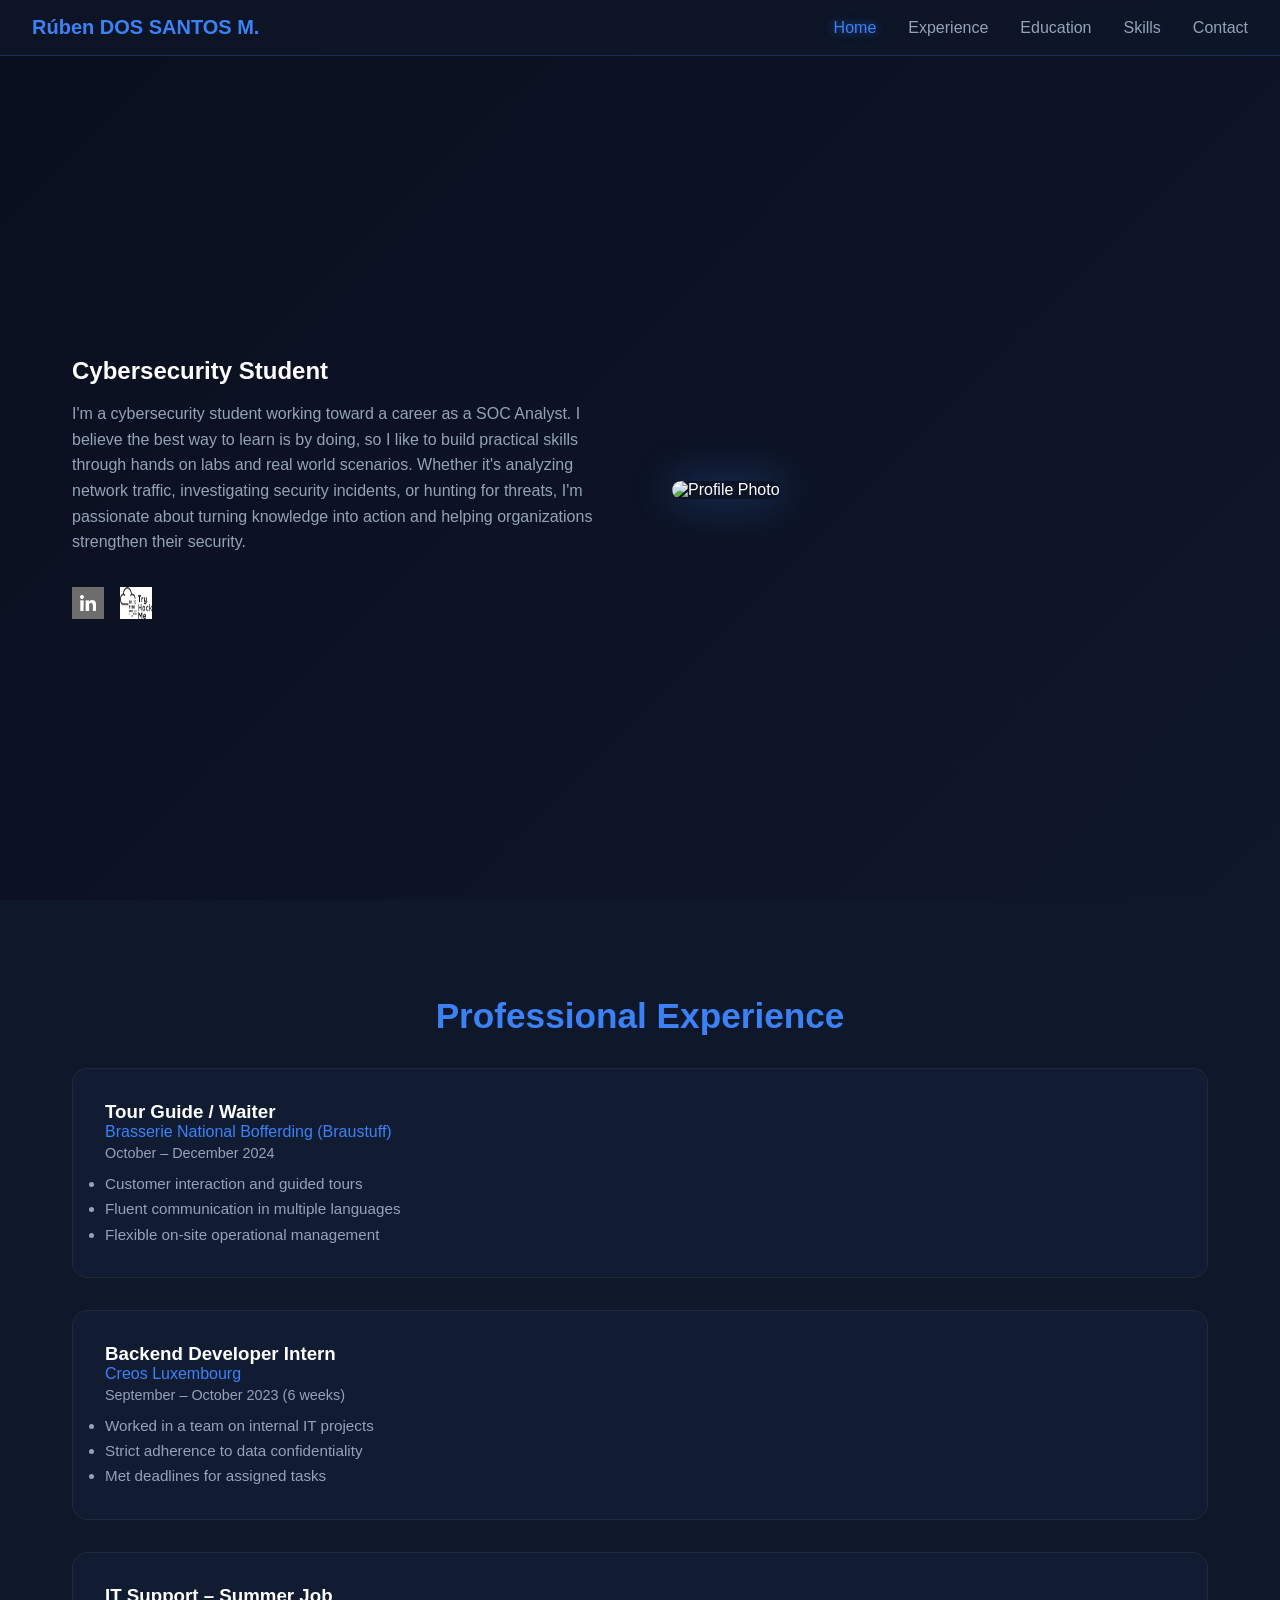
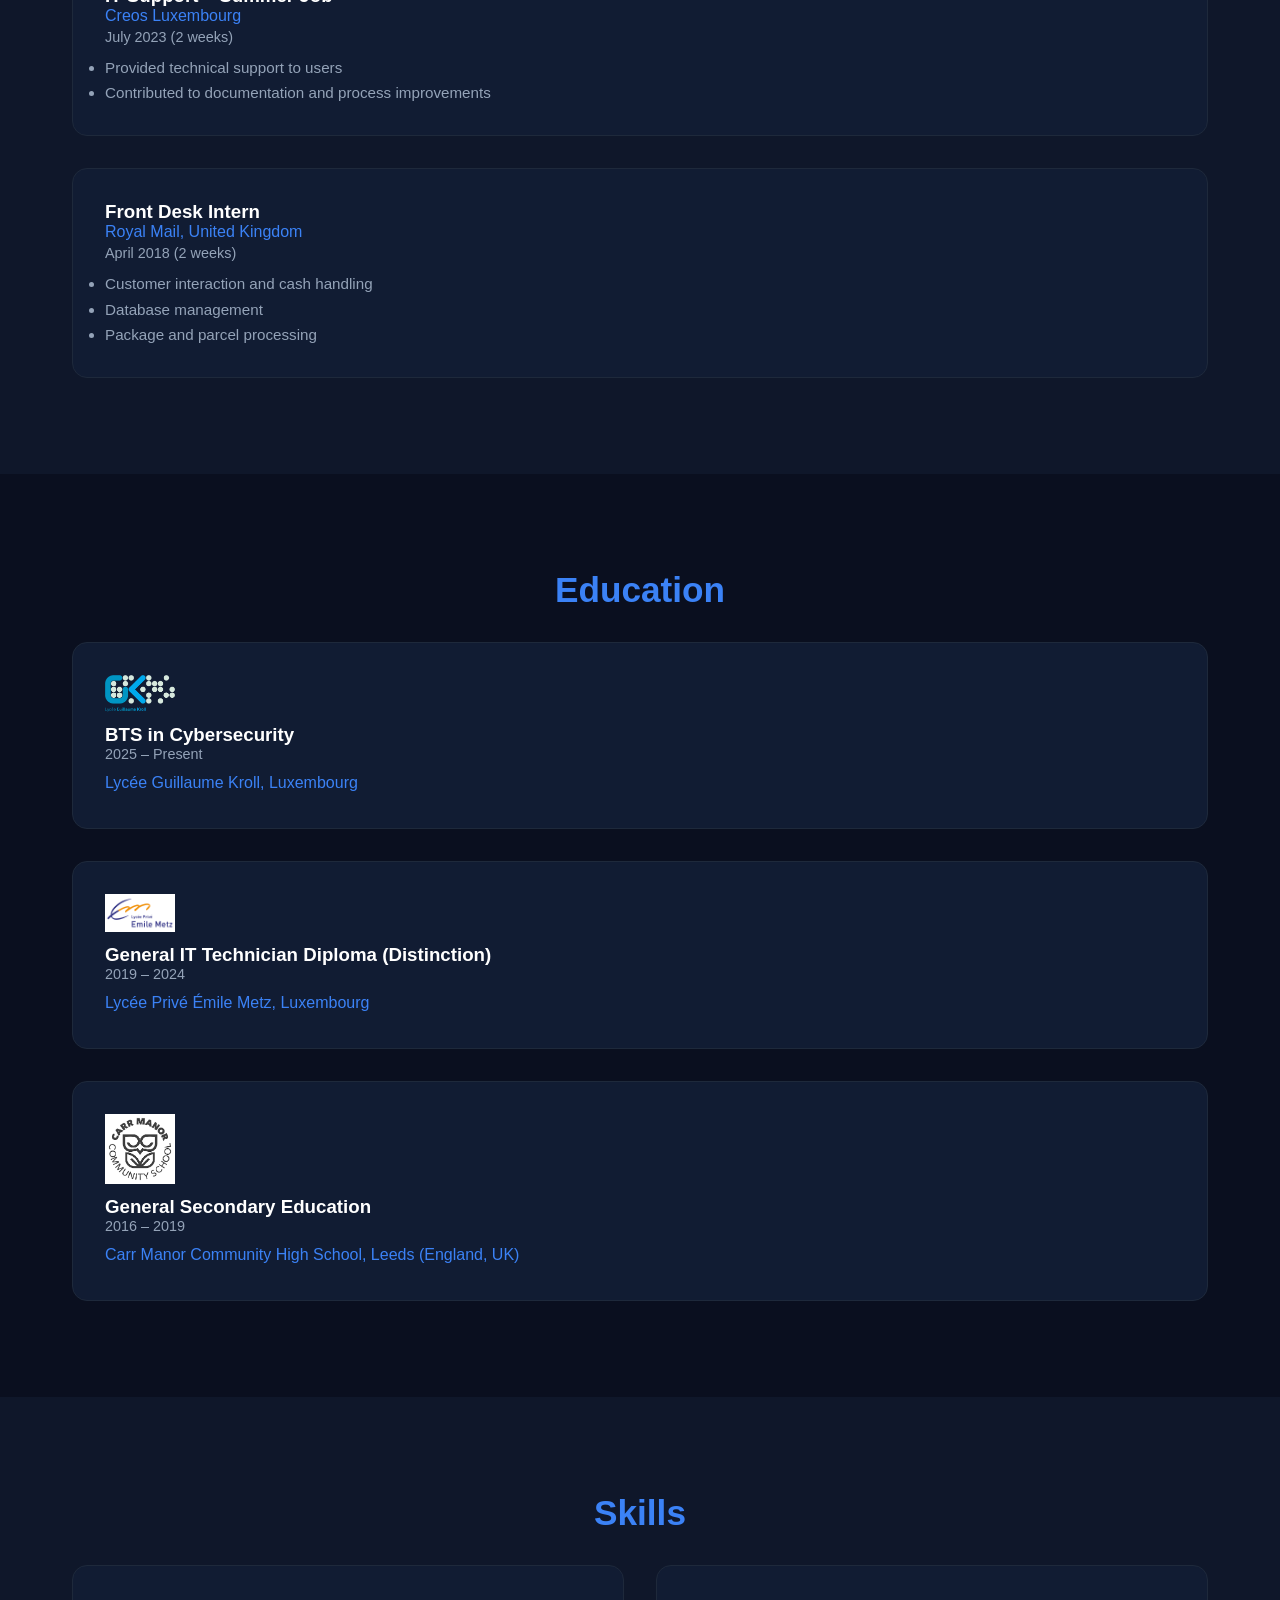
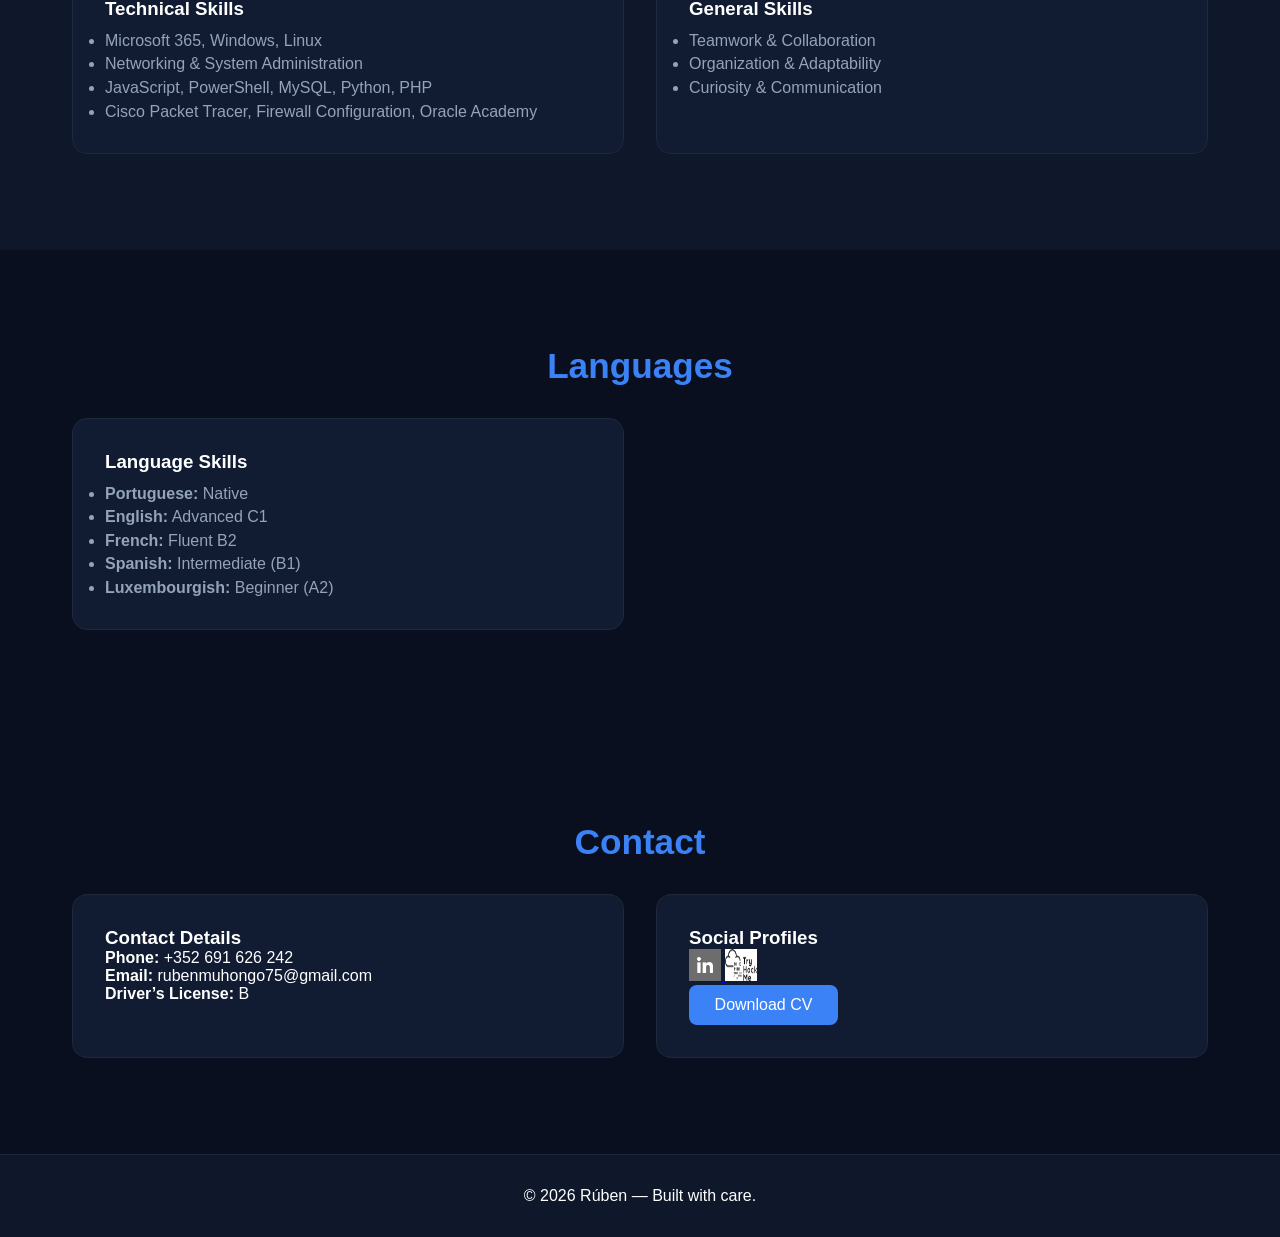
==== index.html @ 952b567d "Update index.html" ====
<!DOCTYPE html>
<html lang="en">
<head>
    <meta charset="UTF-8" />
    <meta name="viewport" content="width=device-width, initial-scale=1.0" />
    <title>Rúben DOS SANTOS M. – Cybersecurity Student</title>
    <link rel="stylesheet" href="styles.css" />
</head>

<body>
    <!-- NAVIGATION -->
    <nav class="navbar">
        <div class="nav-container">
            <h2 class="logo">Rúben DOS SANTOS M.</h2>

            <div class="hamburger">
                <span></span>
                <span></span>
                <span></span>
            </div>

            <ul class="nav-menu">
                <li><a href="#top" class="active">Home</a></li>
                <li><a href="#experience">Experience</a></li>
                <li><a href="#education">Education</a></li>
                <li><a href="#skills">Skills</a></li>
                <li><a href="#contact">Contact</a></li>
            </ul>
        </div>
    </nav>

    <!-- HERO SECTION -->
    <section id="top" class="hero">
        <div class="container">
            <div class="hero-content">
                <div class="hero-text">
                    <h2>Cybersecurity Student</h2>
                    <p class="hero-description">
                        I'm a cybersecurity student working toward a career as a SOC Analyst.
                        I believe the best way to learn is by doing, so I like to build practical skills
                        through hands on labs and real world scenarios. Whether it's analyzing network traffic,
                        investigating security incidents, or hunting for threats, I'm passionate about turning 
                        knowledge into action and helping organizations strengthen their security.
                    </p>

             

                    <div class="social-icons" style="margin-top: 2rem; display: flex; gap: 1rem;">
                        <a href="https://www.linkedin.com/in/ruben-dos-santos-muhongo-2b7385323/">
                            <img src="./linkedin.png" class="social-logo" alt="LinkedIn" />
                        </a>
                        <a href="https://tryhackme.com/p/rubenmuhongo75">
                            <img src="./tryHackMe.png" class="social-logo" alt="TryHackMe" />
                        </a>
                    </div>
                </div>

                <div class="hero-image">
                    <img src="./professional-shot.jpg" alt="Profile Photo" class="hero-photo" />
                </div>
            </div>
        </div>
    </section>

    <!-- EXPERIENCE -->
    <section id="experience" class="section section-alt">
        <div class="container">
            <h2 class="section-title">Professional Experience</h2>

            <div class="timeline">
                <!-- Bofferding -->
                <div class="timeline-item">
                    <div class="card">
                        <h3>Tour Guide / Waiter</h3>
                        <p class="company">Brasserie National Bofferding (Braustuff)</p>
                        <p class="date">October – December 2024</p>
                        <ul class="experience-list">
                            <li>Customer interaction and guided tours</li>
                            <li>Fluent communication in multiple languages</li>
                            <li>Flexible on-site operational management</li>
                        </ul>
                    </div>
                </div>

                <!-- Creos Backend -->
                <div class="timeline-item">
                    <div class="card">
                        <h3>Backend Developer Intern</h3>
                        <p class="company">Creos Luxembourg</p>
                        <p class="date">September – October 2023 (6 weeks)</p>
                        <ul class="experience-list">
                            <li>Worked in a team on internal IT projects</li>
                            <li>Strict adherence to data confidentiality</li>
                            <li>Met deadlines for assigned tasks</li>
                        </ul>
                    </div>
                </div>

                <!-- Creos IT Support -->
                <div class="timeline-item">
                    <div class="card">
                        <h3>IT Support – Summer Job</h3>
                        <p class="company">Creos Luxembourg</p>
                        <p class="date">July 2023 (2 weeks)</p>
                        <ul class="experience-list">
                            <li>Provided technical support to users</li>
                            <li>Contributed to documentation and process improvements</li>
                        </ul>
                    </div>
                </div>

                <!-- Royal Mail -->
                <div class="timeline-item">
                    <div class="card">
                        <h3>Front Desk Intern</h3>
                        <p class="company">Royal Mail, United Kingdom</p>
                        <p class="date">April 2018 (2 weeks)</p>
                        <ul class="experience-list">
                            <li>Customer interaction and cash handling</li>
                            <li>Database management</li>
                            <li>Package and parcel processing</li>
                        </ul>
                    </div>
                </div>
            </div>
        </div>
    </section>

    <!-- EDUCATION -->
    <section id="education" class="section">
        <div class="container">
            <h2 class="section-title">Education</h2>

            <div class="timeline">
                <!-- BTS -->
                <div class="timeline-item">
                    <div class="card">
                        <img src="./lgk.webp" alt="LGK Logo" class="school-logo" />
                        <h3>BTS in Cybersecurity</h3>
                        <p class="date">2025 – Present</p>
                        <p class="company">Lycée Guillaume Kroll, Luxembourg</p>
                    </div>
                </div>

                <!-- IT Diploma -->
                <div class="timeline-item">
                    <div class="card">
                        <img src="./lpem.png" alt="LPEM Logo" class="school-logo" />
                        <h3>General IT Technician Diploma (Distinction)</h3>
                        <p class="date">2019 – 2024</p>
                        <p class="company">Lycée Privé Émile Metz, Luxembourg</p>
                    </div>
                </div>

                <!-- Carr Manor -->
                <div class="timeline-item">
                    <div class="card">
                         <img src="./carrManor.png" alt="carrManor Logo" class="school-logo" />
                        <h3>General Secondary Education</h3>
                        <p class="date">2016 – 2019</p>
                        <p class="company">Carr Manor Community High School, Leeds (England, UK)</p>
                    </div>
                </div>
            </div>
        </div>
    </section>

    <!-- SKILLS -->
   <section id="skills" class="section section-alt">
    <div class="container">
        <h2 class="section-title">Skills</h2>

        <div class="skills-grid">
            <div class="skill-card">
                <h3>Technical Skills</h3>
                <ul>
                    <li>Microsoft 365, Windows, Linux</li>
                    <li>Networking & System Administration</li>
                    <li>JavaScript, PowerShell, MySQL, Python, PHP</li>
                    <li>Cisco Packet Tracer, Firewall Configuration, Oracle Academy</li>
                </ul>
            </div>

            <div class="skill-card">
                <h3>General Skills</h3>
                <ul>
                    <li>Teamwork & Collaboration</li>
                    <li>Organization & Adaptability</li>
                    <li>Curiosity & Communication</li>
                </ul>
            </div>
        </div>
    </div>
</section>

<!-- LANGUAGES -->
<section id="languages" class="section">
    <div class="container">
        <h2 class="section-title">Languages</h2>

        <div class="skills-grid">
            <div class="skill-card">
                <h3>Language Skills</h3>
                <ul>
                    <li><strong>Portuguese:</strong> Native</li>
                    <li><strong>English:</strong> Advanced C1</li>
                    <li><strong>French:</strong> Fluent B2</li>
                    <li><strong>Spanish:</strong> Intermediate (B1)</li>
                    <li><strong>Luxembourgish:</strong> Beginner (A2)</li>
                </ul>
            </div>
        </div>
    </div>
</section>

    <!-- CONTACT -->
    <section id="contact" class="section">
        <div class="container">
            <h2 class="section-title">Contact</h2>
            <div class="contact-grid">
                <div class="contact-card">
                    <h3>Contact Details</h3>
                    <p><strong>Phone:</strong> +352 691 626 242</p>
                    <p><strong>Email:</strong> rubenmuhongo75@gmail.com</p>
                    <p><strong>Driver’s License:</strong> B</p>
                </div>

                <div class="contact-card">
                    <h3>Social Profiles</h3>
                    <div class="social-icons">
                        <a href="https://www.linkedin.com/in/ruben-dos-santos-muhongo-2b7385323/">
                            <img src="./linkedin.png" class="social-logo" alt="LinkedIn" />
                        </a>
                        <a href="https://tryhackme.com/p/rubenmuhongo75"/>
                            <img src="./tryHackMe.png" class="social-logo" alt="TryHackMe" />
                              <div style="margin-top: 0rem; display: flex; gap: 0rem;">
                        <a href="cvFR2026.pdf" target="_blank" class="btn">Download CV</a>
                    </div>
                        </a>
                    </div>
                </div>
            </div>
        </div>
    </section>

    <footer>
        <p>© 2026 Rúben — Built with care.</p>
    </footer>

    <script src="script.js"></script>
</body>
</html>
---- styles.css ----
/* RESET */
* {
    margin: 0;
    padding: 0;
    box-sizing: border-box;
}

/* THEME */
:root {
    --primary-bg: #0a0f1f;
    --secondary-bg: #0f172a;
    --card-bg: #111c33;

    --accent-color: #3b82f6;
    --accent-hover: #60a5fa;

    --text-primary: #ffffff;
    --text-secondary: #94a3b8;

    --border-color: #1e293b;
}

html { scroll-behavior: smooth; }

body {
    font-family: -apple-system, BlinkMacSystemFont, "Segoe UI", Roboto, Arial;
    background: var(--primary-bg);
    color: var(--text-primary);
}

/* CONTAINER */
.container {
    max-width: 1200px;
    margin: auto;
    padding: 0 2rem;
}

/* NAVBAR */
.navbar {
    position: fixed;
    width: 100%;
    background: rgba(15, 23, 42, 0.7);
    backdrop-filter: blur(14px);
    border-bottom: 1px solid rgba(59, 130, 246, 0.25);
    z-index: 1000;
}

.nav-container {
    display: flex;
    justify-content: space-between;
    align-items: center;
    padding: 1rem 2rem;
}

.logo {
    font-size: 1.25rem;
    color: var(--accent-color);
}

/* NAV MENU */
.nav-menu {
    list-style: none;
    display: flex;
    gap: 2rem;
}

.nav-menu li a {
    color: var(--text-secondary);
    text-decoration: none;
    transition: 0.3s;
}

.nav-menu li a:hover,
.nav-menu li a.active {
    color: var(--accent-color);
    text-shadow: 0 0 10px rgba(59, 130, 246, .7);
}

/* HAMBURGER */
.hamburger {
    display: none;
    flex-direction: column;
    cursor: pointer;
    gap: 5px;
}

.hamburger span {
    display: block;
    height: 3px;
    width: 25px;
    background: var(--accent-color);
    border-radius: 3px;
    transition: 0.3s;
}

/* Hamburger animation */
.hamburger.active span:nth-child(1) {
    transform: rotate(45deg) translate(5px, 5px);
}

.hamburger.active span:nth-child(2) {
    opacity: 0;
}

.hamburger.active span:nth-child(3) {
    transform: rotate(-45deg) translate(6px, -6px);
}

/* HERO */
.hero {
    min-height: 100vh;
    display: flex;
    align-items: center;
    padding-top: 80px;
    background: linear-gradient(135deg, #0a0f1f, #0f172a);
}

.hero-content {
    display: grid;
    grid-template-columns: 1fr 1fr;
    gap: 4rem;
    align-items: center;
}

.hero-description {
    margin-top: 1rem;
    line-height: 1.6;
    color: var(--text-secondary);
}

/* PROFILE PHOTO */
.hero-photo {
    width: 100%;
    max-width: 350px;
    border-radius: 20px;
    box-shadow: 0 0 40px rgba(59, 130, 246, .4);
}

/* SOCIAL LOGOS */
.social-logo {
    width: 32px;
    height: 32px;
    filter: grayscale(100%);
    transition: 0.25s ease;
}

.social-logo:hover {
    filter: grayscale(0%);
    transform: scale(1.15);
}

/* SECTION */
.section {
    padding: 6rem 0;
}

.section-alt {
    background: var(--secondary-bg);
}

.section-title {
    text-align: center;
    color: var(--accent-color);
    font-size: 2.2rem;
    margin-bottom: 2rem;
}

/* TIMELINE */
.timeline {
    display: grid;
    gap: 2rem;
}

/* CARDS */
.card,
.skill-card,
.contact-card {
    background: var(--card-bg);
    border: 1px solid var(--border-color);
    padding: 2rem;
    border-radius: 15px;
    transition: 0.3s;
}

.card:hover {
    transform: translateY(-6px);
    box-shadow: 0 0 40px rgba(59, 130, 246, .3);
}

/* COMPANY */
.company {
    color: var(--accent-color);
    font-weight: 500;
    margin-bottom: 0.25rem;
}

/* DATE */
.date {
    color: var(--text-secondary);
    font-size: .9rem;
    margin-bottom: .75rem;
}

/* EXPERIENCE LIST */
.experience-list {
    margin-top: .5rem;
    display: flex;
    flex-direction: column;
    gap: .25rem;
}

.experience-list li {
    color: var(--text-secondary);
    font-size: .95rem;
    line-height: 1.4;
}

/* EDUCATION LOGOS */
.school-logo {
    width: 70px;
    margin-bottom: 0.75rem;
    display: block;
}

/* SKILLS */
.skills-grid {
    display: grid;
    grid-template-columns: 1fr 1fr;
    gap: 2rem;
}

.skill-card ul {
    margin-top: .75rem;
    display: flex;
    flex-direction: column;
    gap: .35rem;
    color: var(--text-secondary);
}

/* CONTACT */
.contact-grid {
    display: grid;
    grid-template-columns: 1fr 1fr;
    gap: 2rem;
}

/* BUTTON */
.btn {
    background: var(--accent-color);
    color: white;
    padding: .7rem 1.6rem;
    border-radius: 8px;
    text-decoration: none;
    transition: .3s;
}

.btn:hover {
    background: var(--accent-hover);
}

/* FOOTER */
footer {
    background: var(--secondary-bg);
    text-align: center;
    padding: 2rem;
    border-top: 1px solid var(--border-color);
}

/* RESPONSIVE MOBILE */
@media (max-width: 768px) {
    .hamburger { display: flex; }
    
    .nav-menu {
        position: fixed;
        top: 0;
        right: -250px;
        width: 250px;
        height: 100vh;
        background: var(--secondary-bg);
        flex-direction: column;
        padding-top: 5rem;
        gap: 1.2rem;
        transition: right 0.3s ease-in-out;
        z-index: 999;
    }

    .nav-menu.active { right: 0; }

    .hero-content {
        grid-template-columns: 1fr;
        text-align: center;
        gap: 2rem;
    }

    .skills-grid,
    .contact-grid {
        grid-template-columns: 1fr;
    }
}
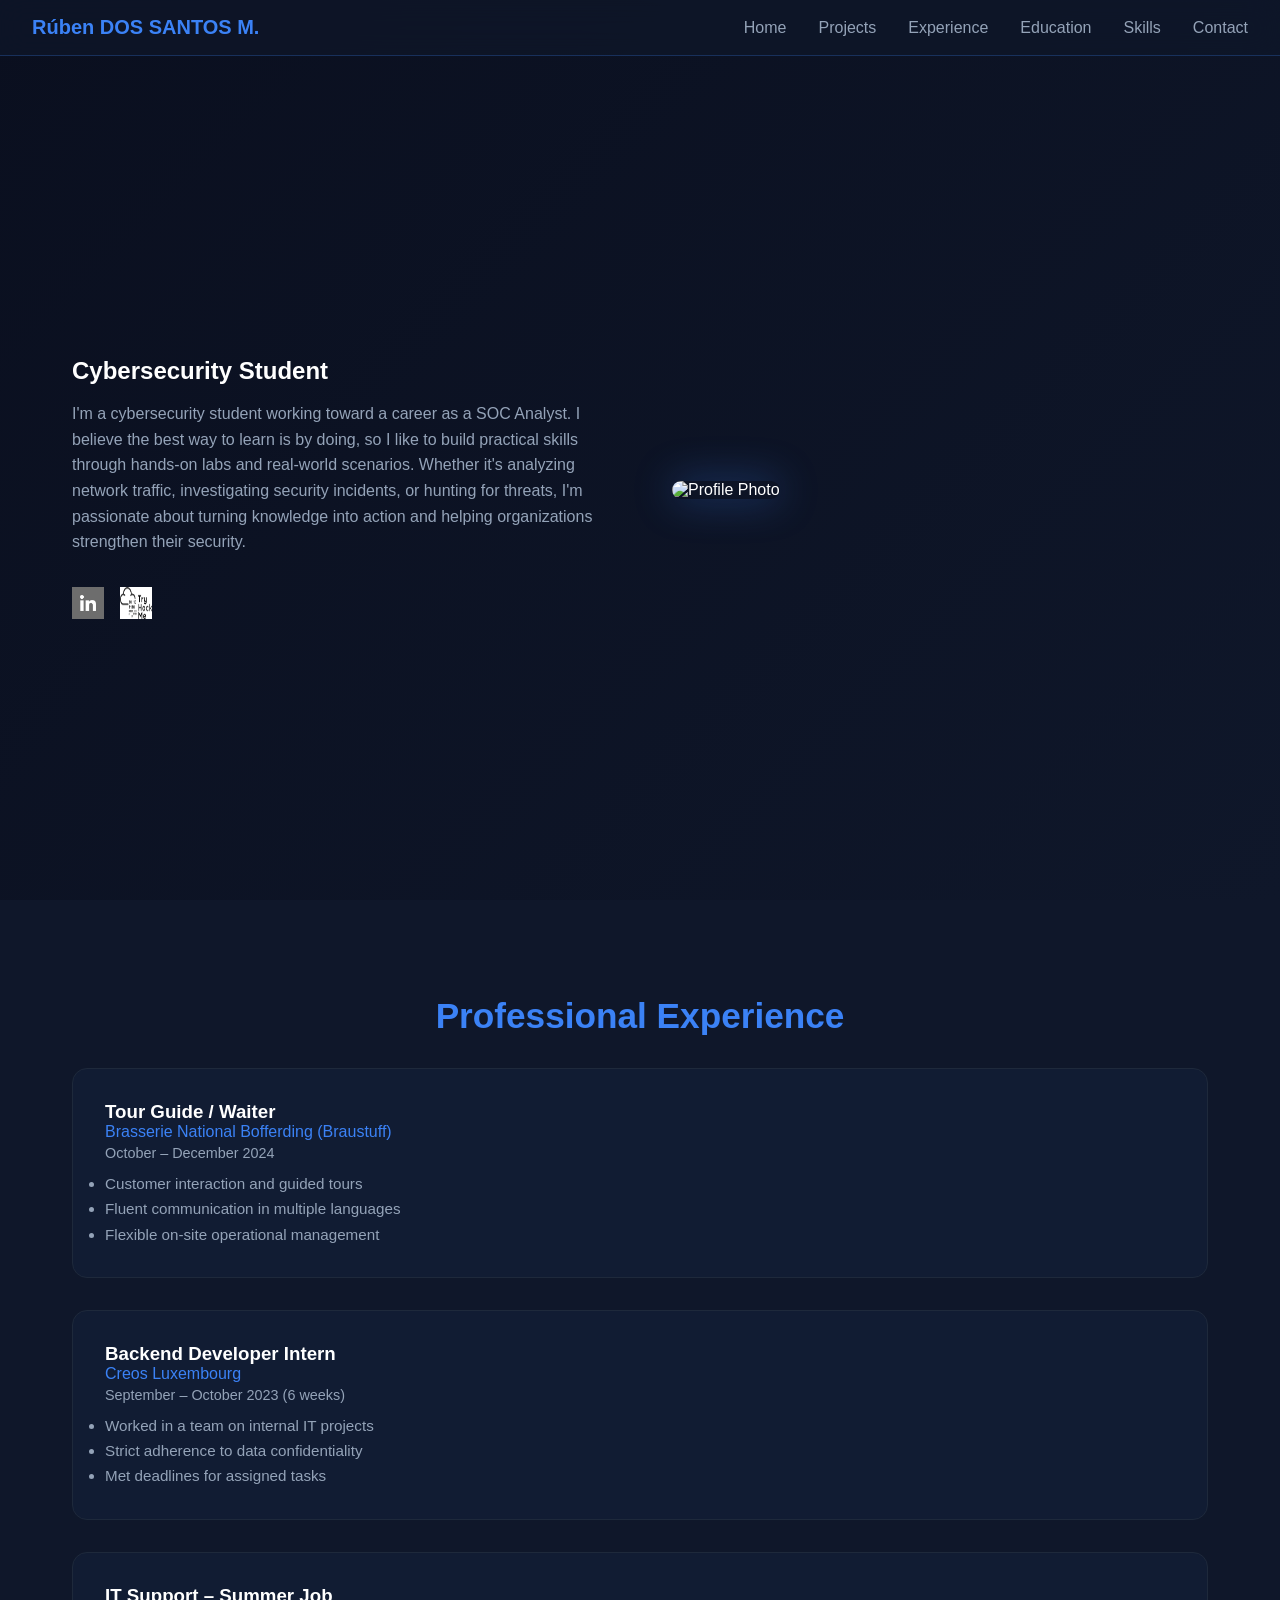
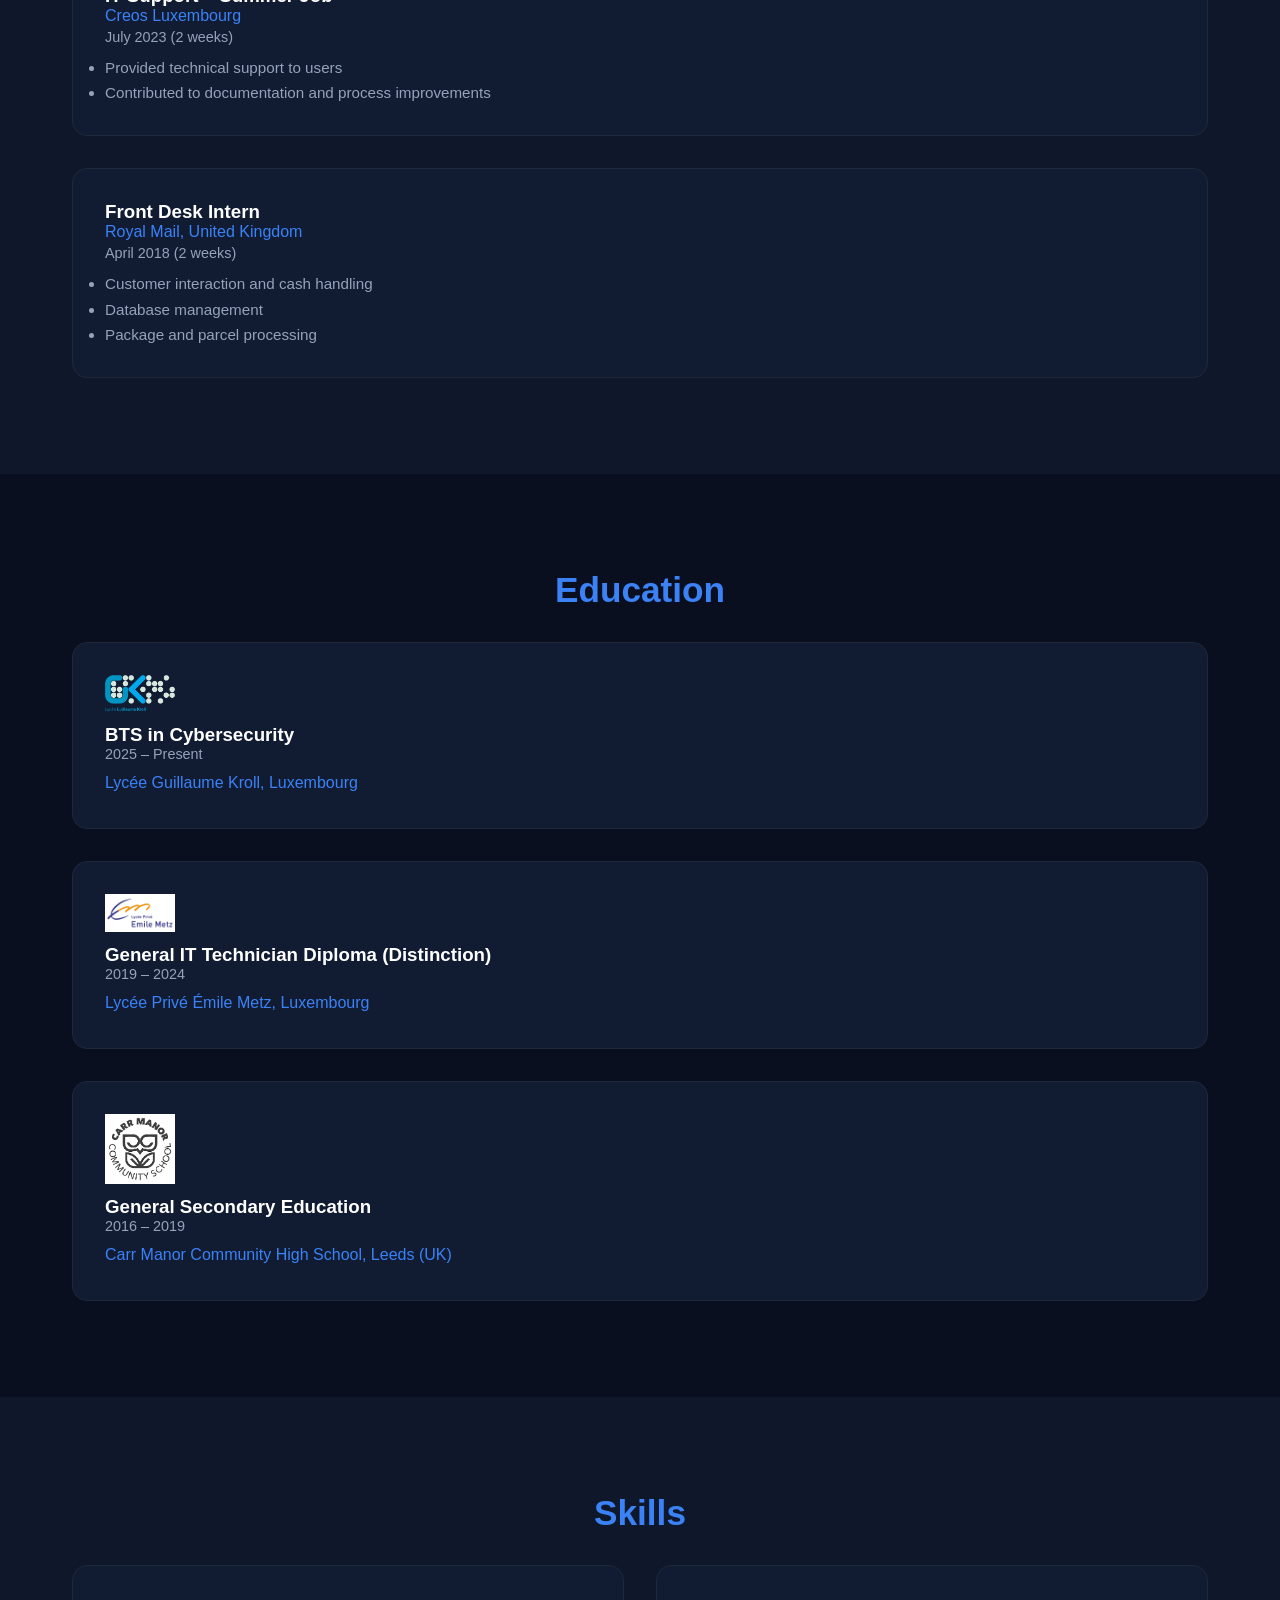
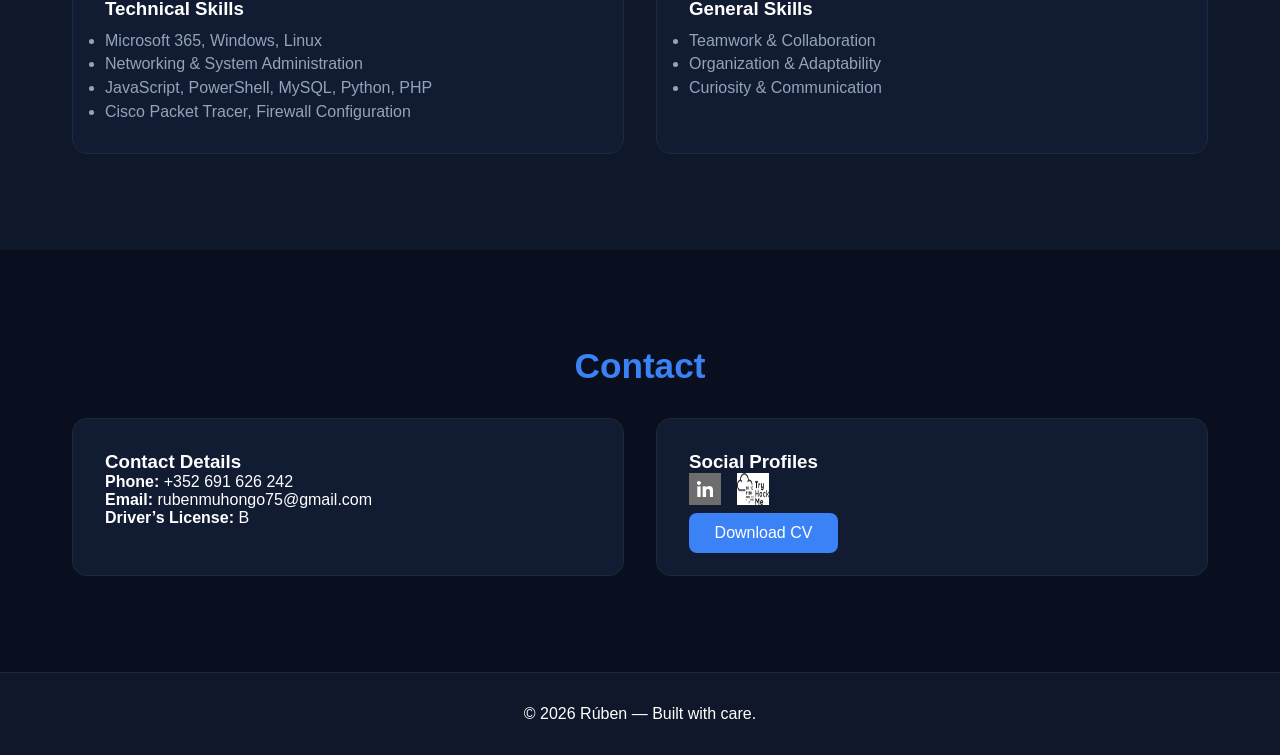
==== commit ecab200f: "Update index.html" ====
--- a/index.html
+++ b/index.html
@@ -20,7 +20,8 @@
             </div>
 
             <ul class="nav-menu">
-                <li><a href="#top" class="active">Home</a></li>
+                <li><a href="index.html" class="active">Home</a></li>
+                <li><a href="projects.html">Projects</a></li>
                 <li><a href="#experience">Experience</a></li>
                 <li><a href="#education">Education</a></li>
                 <li><a href="#skills">Skills</a></li>
@@ -38,18 +39,16 @@
                     <p class="hero-description">
                         I'm a cybersecurity student working toward a career as a SOC Analyst.
                         I believe the best way to learn is by doing, so I like to build practical skills
-                        through hands on labs and real world scenarios. Whether it's analyzing network traffic,
+                        through hands-on labs and real-world scenarios. Whether it's analyzing network traffic,
                         investigating security incidents, or hunting for threats, I'm passionate about turning 
                         knowledge into action and helping organizations strengthen their security.
                     </p>
 
-             
-
                     <div class="social-icons" style="margin-top: 2rem; display: flex; gap: 1rem;">
-                        <a href="https://www.linkedin.com/in/ruben-dos-santos-muhongo-2b7385323/">
+                        <a href="https://www.linkedin.com/in/ruben-dos-santos-muhongo-2b7385323/" target="_blank">
                             <img src="./linkedin.png" class="social-logo" alt="LinkedIn" />
                         </a>
-                        <a href="https://tryhackme.com/p/rubenmuhongo75">
+                        <a href="https://tryhackme.com/p/rubenmuhongo75" target="_blank">
                             <img src="./tryHackMe.png" class="social-logo" alt="TryHackMe" />
                         </a>
                     </div>
@@ -68,7 +67,6 @@
             <h2 class="section-title">Professional Experience</h2>
 
             <div class="timeline">
-                <!-- Bofferding -->
                 <div class="timeline-item">
                     <div class="card">
                         <h3>Tour Guide / Waiter</h3>
@@ -82,7 +80,6 @@
                     </div>
                 </div>
 
-                <!-- Creos Backend -->
                 <div class="timeline-item">
                     <div class="card">
                         <h3>Backend Developer Intern</h3>
@@ -96,7 +93,6 @@
                     </div>
                 </div>
 
-                <!-- Creos IT Support -->
                 <div class="timeline-item">
                     <div class="card">
                         <h3>IT Support – Summer Job</h3>
@@ -109,7 +105,6 @@
                     </div>
                 </div>
 
-                <!-- Royal Mail -->
                 <div class="timeline-item">
                     <div class="card">
                         <h3>Front Desk Intern</h3>
@@ -132,7 +127,6 @@
             <h2 class="section-title">Education</h2>
 
             <div class="timeline">
-                <!-- BTS -->
                 <div class="timeline-item">
                     <div class="card">
                         <img src="./lgk.webp" alt="LGK Logo" class="school-logo" />
@@ -142,7 +136,6 @@
                     </div>
                 </div>
 
-                <!-- IT Diploma -->
                 <div class="timeline-item">
                     <div class="card">
                         <img src="./lpem.png" alt="LPEM Logo" class="school-logo" />
@@ -152,13 +145,12 @@
                     </div>
                 </div>
 
-                <!-- Carr Manor -->
-                <div class="timeline-item">
-                    <div class="card">
-                         <img src="./carrManor.png" alt="carrManor Logo" class="school-logo" />
+                <div class="timeline-item">
+                    <div class="card">
+                        <img src="./carrManor.png" alt="Carr Manor Logo" class="school-logo" />
                         <h3>General Secondary Education</h3>
                         <p class="date">2016 – 2019</p>
-                        <p class="company">Carr Manor Community High School, Leeds (England, UK)</p>
+                        <p class="company">Carr Manor Community High School, Leeds (UK)</p>
                     </div>
                 </div>
             </div>
@@ -166,57 +158,38 @@
     </section>
 
     <!-- SKILLS -->
-   <section id="skills" class="section section-alt">
-    <div class="container">
-        <h2 class="section-title">Skills</h2>
-
-        <div class="skills-grid">
-            <div class="skill-card">
-                <h3>Technical Skills</h3>
-                <ul>
-                    <li>Microsoft 365, Windows, Linux</li>
-                    <li>Networking & System Administration</li>
-                    <li>JavaScript, PowerShell, MySQL, Python, PHP</li>
-                    <li>Cisco Packet Tracer, Firewall Configuration, Oracle Academy</li>
-                </ul>
-            </div>
-
-            <div class="skill-card">
-                <h3>General Skills</h3>
-                <ul>
-                    <li>Teamwork & Collaboration</li>
-                    <li>Organization & Adaptability</li>
-                    <li>Curiosity & Communication</li>
-                </ul>
-            </div>
-        </div>
-    </div>
-</section>
-
-<!-- LANGUAGES -->
-<section id="languages" class="section">
-    <div class="container">
-        <h2 class="section-title">Languages</h2>
-
-        <div class="skills-grid">
-            <div class="skill-card">
-                <h3>Language Skills</h3>
-                <ul>
-                    <li><strong>Portuguese:</strong> Native</li>
-                    <li><strong>English:</strong> Advanced C1</li>
-                    <li><strong>French:</strong> Fluent B2</li>
-                    <li><strong>Spanish:</strong> Intermediate (B1)</li>
-                    <li><strong>Luxembourgish:</strong> Beginner (A2)</li>
-                </ul>
-            </div>
-        </div>
-    </div>
-</section>
+    <section id="skills" class="section section-alt">
+        <div class="container">
+            <h2 class="section-title">Skills</h2>
+
+            <div class="skills-grid">
+                <div class="skill-card">
+                    <h3>Technical Skills</h3>
+                    <ul>
+                        <li>Microsoft 365, Windows, Linux</li>
+                        <li>Networking & System Administration</li>
+                        <li>JavaScript, PowerShell, MySQL, Python, PHP</li>
+                        <li>Cisco Packet Tracer, Firewall Configuration</li>
+                    </ul>
+                </div>
+
+                <div class="skill-card">
+                    <h3>General Skills</h3>
+                    <ul>
+                        <li>Teamwork & Collaboration</li>
+                        <li>Organization & Adaptability</li>
+                        <li>Curiosity & Communication</li>
+                    </ul>
+                </div>
+            </div>
+        </div>
+    </section>
 
     <!-- CONTACT -->
     <section id="contact" class="section">
         <div class="container">
             <h2 class="section-title">Contact</h2>
+
             <div class="contact-grid">
                 <div class="contact-card">
                     <h3>Contact Details</h3>
@@ -227,16 +200,17 @@
 
                 <div class="contact-card">
                     <h3>Social Profiles</h3>
-                    <div class="social-icons">
-                        <a href="https://www.linkedin.com/in/ruben-dos-santos-muhongo-2b7385323/">
+                    <div class="social-icons" style="display:flex; gap:1rem;">
+                        <a href="https://www.linkedin.com/in/ruben-dos-santos-muhongo-2b7385323/" target="_blank">
                             <img src="./linkedin.png" class="social-logo" alt="LinkedIn" />
                         </a>
-                        <a href="https://tryhackme.com/p/rubenmuhongo75"/>
+                        <a href="https://tryhackme.com/p/rubenmuhongo75" target="_blank">
                             <img src="./tryHackMe.png" class="social-logo" alt="TryHackMe" />
-                              <div style="margin-top: 0rem; display: flex; gap: 0rem;">
+                        </a>
+                    </div>
+
+                    <div style="margin-top: 1rem;">
                         <a href="cvFR2026.pdf" target="_blank" class="btn">Download CV</a>
-                    </div>
-                        </a>
                     </div>
                 </div>
             </div>
--- a/styles.css
+++ b/styles.css
@@ -93,15 +93,12 @@
     transition: 0.3s;
 }
 
-/* Hamburger animation */
 .hamburger.active span:nth-child(1) {
     transform: rotate(45deg) translate(5px, 5px);
 }
-
 .hamburger.active span:nth-child(2) {
     opacity: 0;
 }
-
 .hamburger.active span:nth-child(3) {
     transform: rotate(-45deg) translate(6px, -6px);
 }
@@ -143,7 +140,6 @@
     filter: grayscale(100%);
     transition: 0.25s ease;
 }
-
 .social-logo:hover {
     filter: grayscale(0%);
     transform: scale(1.15);
@@ -174,7 +170,8 @@
 /* CARDS */
 .card,
 .skill-card,
-.contact-card {
+.contact-card,
+.project-card {
     background: var(--card-bg);
     border: 1px solid var(--border-color);
     padding: 2rem;
@@ -182,7 +179,8 @@
     transition: 0.3s;
 }
 
-.card:hover {
+.card:hover,
+.project-card:hover {
     transform: translateY(-6px);
     box-shadow: 0 0 40px rgba(59, 130, 246, .3);
 }
@@ -256,6 +254,68 @@
 
 .btn:hover {
     background: var(--accent-hover);
+}
+
+/* ============================= */
+/* 🔐 CYBERSECURITY PROJECTS */
+/* ============================= */
+
+.projects-grid {
+    display: grid;
+    grid-template-columns: repeat(auto-fit, minmax(320px, 1fr));
+    gap: 2rem;
+}
+
+.project-card h3 {
+    color: var(--accent-color);
+    margin-bottom: 0.5rem;
+}
+
+.project-card p {
+    color: var(--text-secondary);
+    line-height: 1.5;
+    margin-bottom: 1rem;
+}
+
+/* Project sections inside card */
+.project-section {
+    margin-bottom: 1rem;
+}
+
+.project-section h4 {
+    font-size: 0.95rem;
+    text-transform: uppercase;
+    letter-spacing: 0.05em;
+    color: var(--accent-color);
+    margin-bottom: 0.25rem;
+}
+
+.project-section ul {
+    margin-left: 1rem;
+    color: var(--text-secondary);
+    font-size: 0.9rem;
+}
+
+.project-section ul li {
+    list-style: disc;
+    margin-bottom: 0.25rem;
+}
+
+/* Security Tags */
+.tags {
+    display: flex;
+    flex-wrap: wrap;
+    gap: 0.5rem;
+    margin-top: 1rem;
+}
+
+.tag {
+    background: rgba(59, 130, 246, 0.15);
+    border: 1px solid rgba(59, 130, 246, 0.35);
+    color: var(--accent-color);
+    padding: 0.4rem 0.9rem;
+    border-radius: 20px;
+    font-size: 0.8rem;
 }
 
 /* FOOTER */
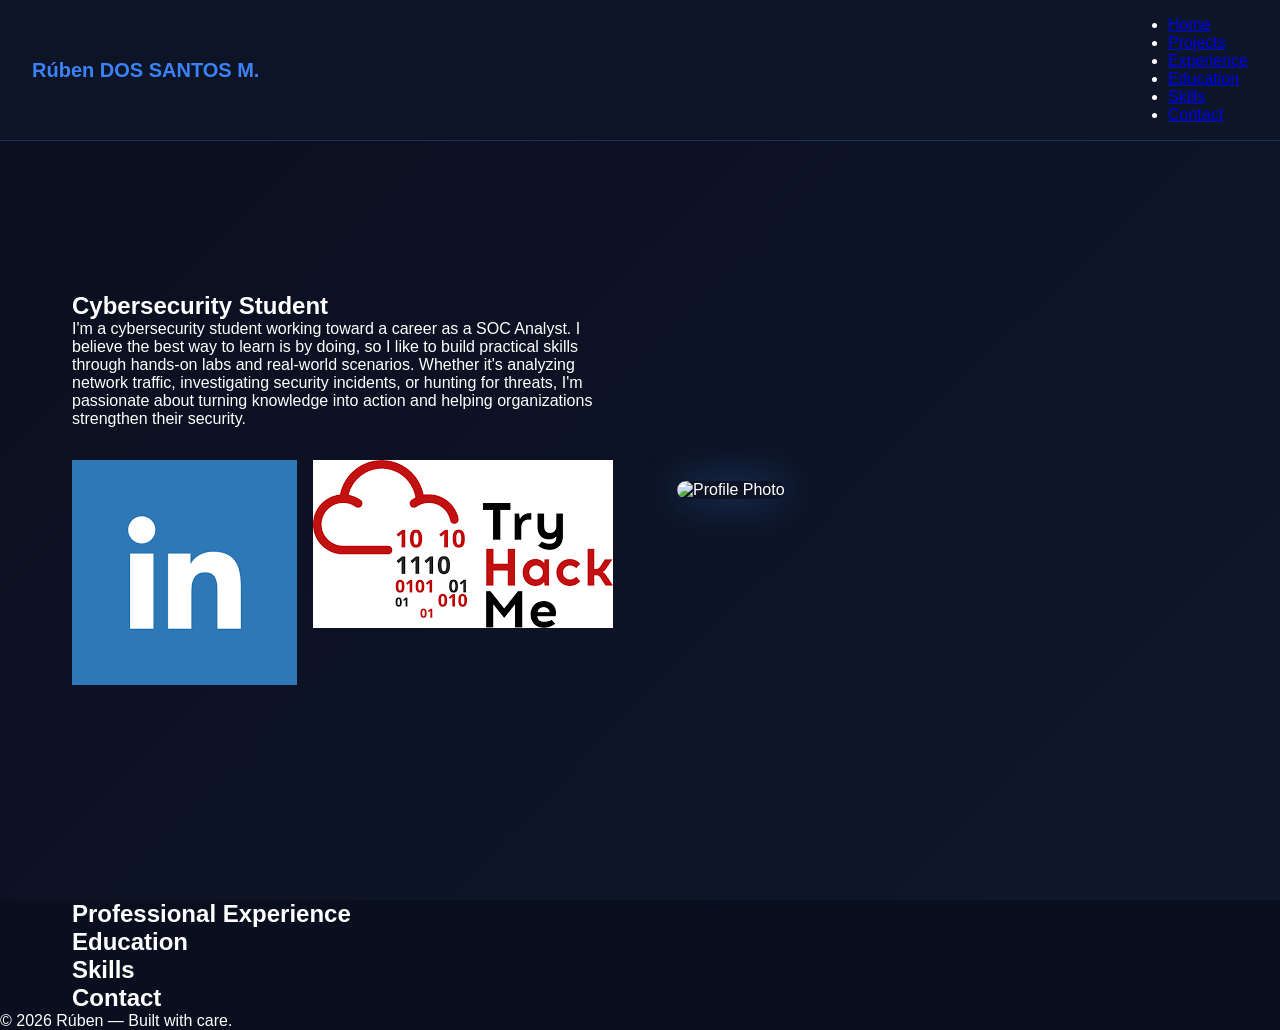
==== commit dd1a3f88: "Update index.html" ====
--- a/index.html
+++ b/index.html
@@ -65,59 +65,7 @@
     <section id="experience" class="section section-alt">
         <div class="container">
             <h2 class="section-title">Professional Experience</h2>
-
-            <div class="timeline">
-                <div class="timeline-item">
-                    <div class="card">
-                        <h3>Tour Guide / Waiter</h3>
-                        <p class="company">Brasserie National Bofferding (Braustuff)</p>
-                        <p class="date">October – December 2024</p>
-                        <ul class="experience-list">
-                            <li>Customer interaction and guided tours</li>
-                            <li>Fluent communication in multiple languages</li>
-                            <li>Flexible on-site operational management</li>
-                        </ul>
-                    </div>
-                </div>
-
-                <div class="timeline-item">
-                    <div class="card">
-                        <h3>Backend Developer Intern</h3>
-                        <p class="company">Creos Luxembourg</p>
-                        <p class="date">September – October 2023 (6 weeks)</p>
-                        <ul class="experience-list">
-                            <li>Worked in a team on internal IT projects</li>
-                            <li>Strict adherence to data confidentiality</li>
-                            <li>Met deadlines for assigned tasks</li>
-                        </ul>
-                    </div>
-                </div>
-
-                <div class="timeline-item">
-                    <div class="card">
-                        <h3>IT Support – Summer Job</h3>
-                        <p class="company">Creos Luxembourg</p>
-                        <p class="date">July 2023 (2 weeks)</p>
-                        <ul class="experience-list">
-                            <li>Provided technical support to users</li>
-                            <li>Contributed to documentation and process improvements</li>
-                        </ul>
-                    </div>
-                </div>
-
-                <div class="timeline-item">
-                    <div class="card">
-                        <h3>Front Desk Intern</h3>
-                        <p class="company">Royal Mail, United Kingdom</p>
-                        <p class="date">April 2018 (2 weeks)</p>
-                        <ul class="experience-list">
-                            <li>Customer interaction and cash handling</li>
-                            <li>Database management</li>
-                            <li>Package and parcel processing</li>
-                        </ul>
-                    </div>
-                </div>
-            </div>
+            <!-- unchanged content -->
         </div>
     </section>
 
@@ -125,35 +73,7 @@
     <section id="education" class="section">
         <div class="container">
             <h2 class="section-title">Education</h2>
-
-            <div class="timeline">
-                <div class="timeline-item">
-                    <div class="card">
-                        <img src="./lgk.webp" alt="LGK Logo" class="school-logo" />
-                        <h3>BTS in Cybersecurity</h3>
-                        <p class="date">2025 – Present</p>
-                        <p class="company">Lycée Guillaume Kroll, Luxembourg</p>
-                    </div>
-                </div>
-
-                <div class="timeline-item">
-                    <div class="card">
-                        <img src="./lpem.png" alt="LPEM Logo" class="school-logo" />
-                        <h3>General IT Technician Diploma (Distinction)</h3>
-                        <p class="date">2019 – 2024</p>
-                        <p class="company">Lycée Privé Émile Metz, Luxembourg</p>
-                    </div>
-                </div>
-
-                <div class="timeline-item">
-                    <div class="card">
-                        <img src="./carrManor.png" alt="Carr Manor Logo" class="school-logo" />
-                        <h3>General Secondary Education</h3>
-                        <p class="date">2016 – 2019</p>
-                        <p class="company">Carr Manor Community High School, Leeds (UK)</p>
-                    </div>
-                </div>
-            </div>
+            <!-- unchanged content -->
         </div>
     </section>
 
@@ -161,27 +81,7 @@
     <section id="skills" class="section section-alt">
         <div class="container">
             <h2 class="section-title">Skills</h2>
-
-            <div class="skills-grid">
-                <div class="skill-card">
-                    <h3>Technical Skills</h3>
-                    <ul>
-                        <li>Microsoft 365, Windows, Linux</li>
-                        <li>Networking & System Administration</li>
-                        <li>JavaScript, PowerShell, MySQL, Python, PHP</li>
-                        <li>Cisco Packet Tracer, Firewall Configuration</li>
-                    </ul>
-                </div>
-
-                <div class="skill-card">
-                    <h3>General Skills</h3>
-                    <ul>
-                        <li>Teamwork & Collaboration</li>
-                        <li>Organization & Adaptability</li>
-                        <li>Curiosity & Communication</li>
-                    </ul>
-                </div>
-            </div>
+            <!-- unchanged content -->
         </div>
     </section>
 
@@ -189,31 +89,7 @@
     <section id="contact" class="section">
         <div class="container">
             <h2 class="section-title">Contact</h2>
-
-            <div class="contact-grid">
-                <div class="contact-card">
-                    <h3>Contact Details</h3>
-                    <p><strong>Phone:</strong> +352 691 626 242</p>
-                    <p><strong>Email:</strong> rubenmuhongo75@gmail.com</p>
-                    <p><strong>Driver’s License:</strong> B</p>
-                </div>
-
-                <div class="contact-card">
-                    <h3>Social Profiles</h3>
-                    <div class="social-icons" style="display:flex; gap:1rem;">
-                        <a href="https://www.linkedin.com/in/ruben-dos-santos-muhongo-2b7385323/" target="_blank">
-                            <img src="./linkedin.png" class="social-logo" alt="LinkedIn" />
-                        </a>
-                        <a href="https://tryhackme.com/p/rubenmuhongo75" target="_blank">
-                            <img src="./tryHackMe.png" class="social-logo" alt="TryHackMe" />
-                        </a>
-                    </div>
-
-                    <div style="margin-top: 1rem;">
-                        <a href="cvFR2026.pdf" target="_blank" class="btn">Download CV</a>
-                    </div>
-                </div>
-            </div>
+            <!-- unchanged content -->
         </div>
     </section>
 
--- a/styles.css
+++ b/styles.css
@@ -10,13 +10,10 @@
     --primary-bg: #0a0f1f;
     --secondary-bg: #0f172a;
     --card-bg: #111c33;
-
     --accent-color: #3b82f6;
     --accent-hover: #60a5fa;
-
     --text-primary: #ffffff;
     --text-secondary: #94a3b8;
-
     --border-color: #1e293b;
 }
 
@@ -57,53 +54,7 @@
     color: var(--accent-color);
 }
 
-/* NAV MENU */
-.nav-menu {
-    list-style: none;
-    display: flex;
-    gap: 2rem;
-}
-
-.nav-menu li a {
-    color: var(--text-secondary);
-    text-decoration: none;
-    transition: 0.3s;
-}
-
-.nav-menu li a:hover,
-.nav-menu li a.active {
-    color: var(--accent-color);
-    text-shadow: 0 0 10px rgba(59, 130, 246, .7);
-}
-
-/* HAMBURGER */
-.hamburger {
-    display: none;
-    flex-direction: column;
-    cursor: pointer;
-    gap: 5px;
-}
-
-.hamburger span {
-    display: block;
-    height: 3px;
-    width: 25px;
-    background: var(--accent-color);
-    border-radius: 3px;
-    transition: 0.3s;
-}
-
-.hamburger.active span:nth-child(1) {
-    transform: rotate(45deg) translate(5px, 5px);
-}
-.hamburger.active span:nth-child(2) {
-    opacity: 0;
-}
-.hamburger.active span:nth-child(3) {
-    transform: rotate(-45deg) translate(6px, -6px);
-}
-
-/* HERO */
+/* HERO (HOME PAGE – UNTOUCHED) */
 .hero {
     min-height: 100vh;
     display: flex;
@@ -119,241 +70,70 @@
     align-items: center;
 }
 
-.hero-description {
-    margin-top: 1rem;
-    line-height: 1.6;
-    color: var(--text-secondary);
-}
-
-/* PROFILE PHOTO */
 .hero-photo {
     width: 100%;
     max-width: 350px;
     border-radius: 20px;
-    box-shadow: 0 0 40px rgba(59, 130, 246, .4);
+    box-shadow: 0 0 40px rgba(59,130,246,.4);
 }
 
-/* SOCIAL LOGOS */
-.social-logo {
-    width: 32px;
-    height: 32px;
-    filter: grayscale(100%);
-    transition: 0.25s ease;
-}
-.social-logo:hover {
-    filter: grayscale(0%);
-    transform: scale(1.15);
+/* ========================= */
+/* ADDITIONS FOR PROJECTS PAGE ONLY */
+/* ========================= */
+
+.project-page::before {
+    content: "";
+    position: fixed;
+    inset: 0;
+    z-index: -1;
+    background:
+        linear-gradient(rgba(10,15,31,0.9), rgba(10,15,31,0.9)),
+        url("./cyber-bg.jpg");
+    background-size: cover;
+    background-position: center;
 }
 
-/* SECTION */
-.section {
-    padding: 6rem 0;
-}
-
-.section-alt {
-    background: var(--secondary-bg);
-}
-
-.section-title {
-    text-align: center;
-    color: var(--accent-color);
-    font-size: 2.2rem;
-    margin-bottom: 2rem;
-}
-
-/* TIMELINE */
-.timeline {
-    display: grid;
-    gap: 2rem;
-}
-
-/* CARDS */
-.card,
-.skill-card,
-.contact-card,
-.project-card {
-    background: var(--card-bg);
-    border: 1px solid var(--border-color);
-    padding: 2rem;
-    border-radius: 15px;
-    transition: 0.3s;
-}
-
-.card:hover,
-.project-card:hover {
-    transform: translateY(-6px);
-    box-shadow: 0 0 40px rgba(59, 130, 246, .3);
-}
-
-/* COMPANY */
-.company {
-    color: var(--accent-color);
-    font-weight: 500;
-    margin-bottom: 0.25rem;
-}
-
-/* DATE */
-.date {
-    color: var(--text-secondary);
-    font-size: .9rem;
-    margin-bottom: .75rem;
-}
-
-/* EXPERIENCE LIST */
-.experience-list {
-    margin-top: .5rem;
-    display: flex;
-    flex-direction: column;
-    gap: .25rem;
-}
-
-.experience-list li {
-    color: var(--text-secondary);
-    font-size: .95rem;
-    line-height: 1.4;
-}
-
-/* EDUCATION LOGOS */
-.school-logo {
-    width: 70px;
-    margin-bottom: 0.75rem;
-    display: block;
-}
-
-/* SKILLS */
-.skills-grid {
-    display: grid;
-    grid-template-columns: 1fr 1fr;
-    gap: 2rem;
-}
-
-.skill-card ul {
-    margin-top: .75rem;
-    display: flex;
-    flex-direction: column;
-    gap: .35rem;
-    color: var(--text-secondary);
-}
-
-/* CONTACT */
-.contact-grid {
-    display: grid;
-    grid-template-columns: 1fr 1fr;
-    gap: 2rem;
-}
-
-/* BUTTON */
-.btn {
-    background: var(--accent-color);
-    color: white;
-    padding: .7rem 1.6rem;
-    border-radius: 8px;
-    text-decoration: none;
-    transition: .3s;
-}
-
-.btn:hover {
-    background: var(--accent-hover);
-}
-
-/* ============================= */
-/* 🔐 CYBERSECURITY PROJECTS */
-/* ============================= */
-
+/* PROJECTS */
 .projects-grid {
     display: grid;
     grid-template-columns: repeat(auto-fit, minmax(320px, 1fr));
     gap: 2rem;
 }
 
-.project-card h3 {
-    color: var(--accent-color);
-    margin-bottom: 0.5rem;
+.project-card {
+    background: var(--card-bg);
+    border: 1px solid var(--border-color);
+    padding: 2rem;
+    border-radius: 15px;
 }
 
-.project-card p {
-    color: var(--text-secondary);
-    line-height: 1.5;
+/* PROJECT IMAGES */
+.project-images {
+    display: grid;
+    grid-template-columns: 1fr 1fr;
+    gap: 1rem;
     margin-bottom: 1rem;
 }
 
-/* Project sections inside card */
-.project-section {
-    margin-bottom: 1rem;
+.project-images img {
+    width: 100%;
+    border-radius: 10px;
+    border: 1px solid var(--border-color);
 }
 
-.project-section h4 {
-    font-size: 0.95rem;
-    text-transform: uppercase;
-    letter-spacing: 0.05em;
-    color: var(--accent-color);
-    margin-bottom: 0.25rem;
-}
-
-.project-section ul {
-    margin-left: 1rem;
-    color: var(--text-secondary);
-    font-size: 0.9rem;
-}
-
-.project-section ul li {
-    list-style: disc;
-    margin-bottom: 0.25rem;
-}
-
-/* Security Tags */
-.tags {
-    display: flex;
-    flex-wrap: wrap;
-    gap: 0.5rem;
-    margin-top: 1rem;
-}
-
-.tag {
-    background: rgba(59, 130, 246, 0.15);
-    border: 1px solid rgba(59, 130, 246, 0.35);
-    color: var(--accent-color);
-    padding: 0.4rem 0.9rem;
-    border-radius: 20px;
-    font-size: 0.8rem;
-}
-
-/* FOOTER */
-footer {
-    background: var(--secondary-bg);
-    text-align: center;
-    padding: 2rem;
-    border-top: 1px solid var(--border-color);
-}
-
-/* RESPONSIVE MOBILE */
+/* MOBILE */
 @media (max-width: 768px) {
-    .hamburger { display: flex; }
-    
-    .nav-menu {
-        position: fixed;
-        top: 0;
-        right: -250px;
-        width: 250px;
-        height: 100vh;
-        background: var(--secondary-bg);
-        flex-direction: column;
-        padding-top: 5rem;
-        gap: 1.2rem;
-        transition: right 0.3s ease-in-out;
-        z-index: 999;
-    }
-
-    .nav-menu.active { right: 0; }
-
     .hero-content {
         grid-template-columns: 1fr;
         text-align: center;
-        gap: 2rem;
     }
 
-    .skills-grid,
-    .contact-grid {
+    .hero-photo {
+        max-width: 280px;
+        margin: 0 auto;
+    }
+
+    .project-images {
         grid-template-columns: 1fr;
     }
 }
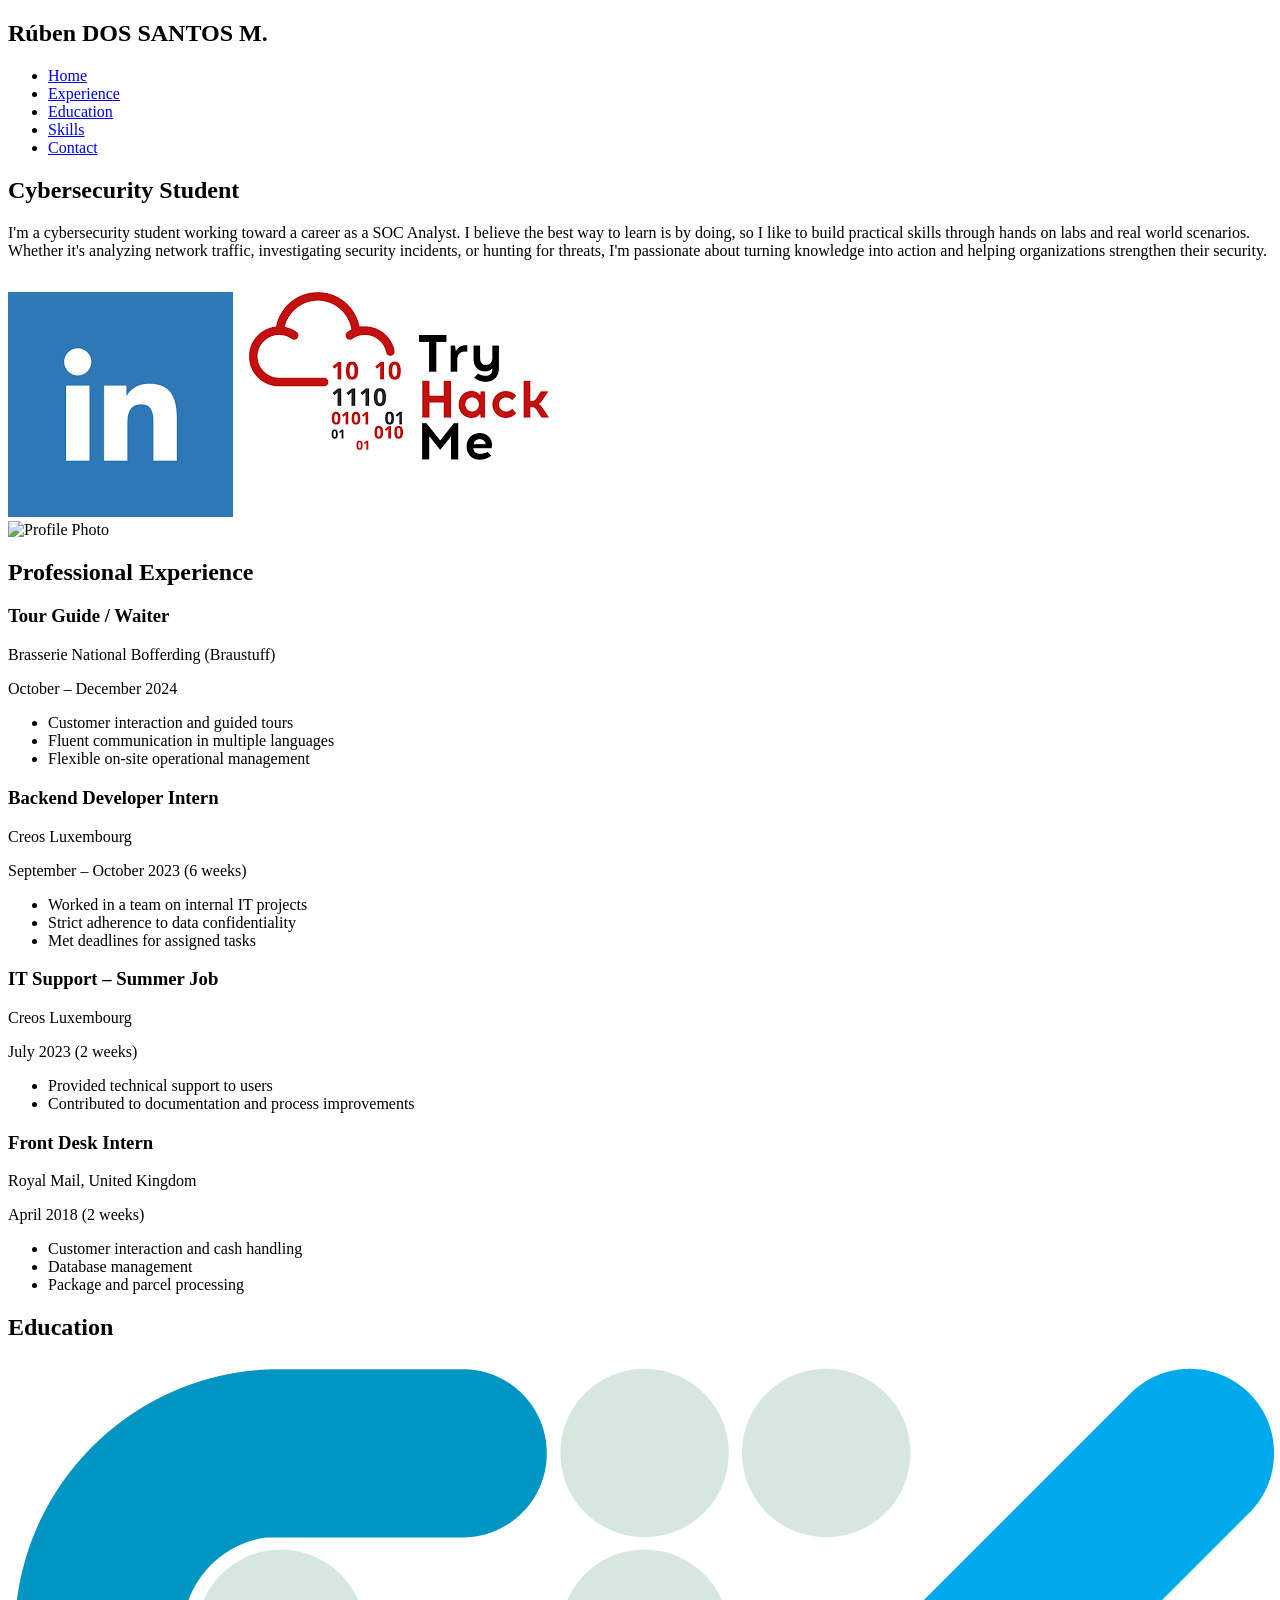
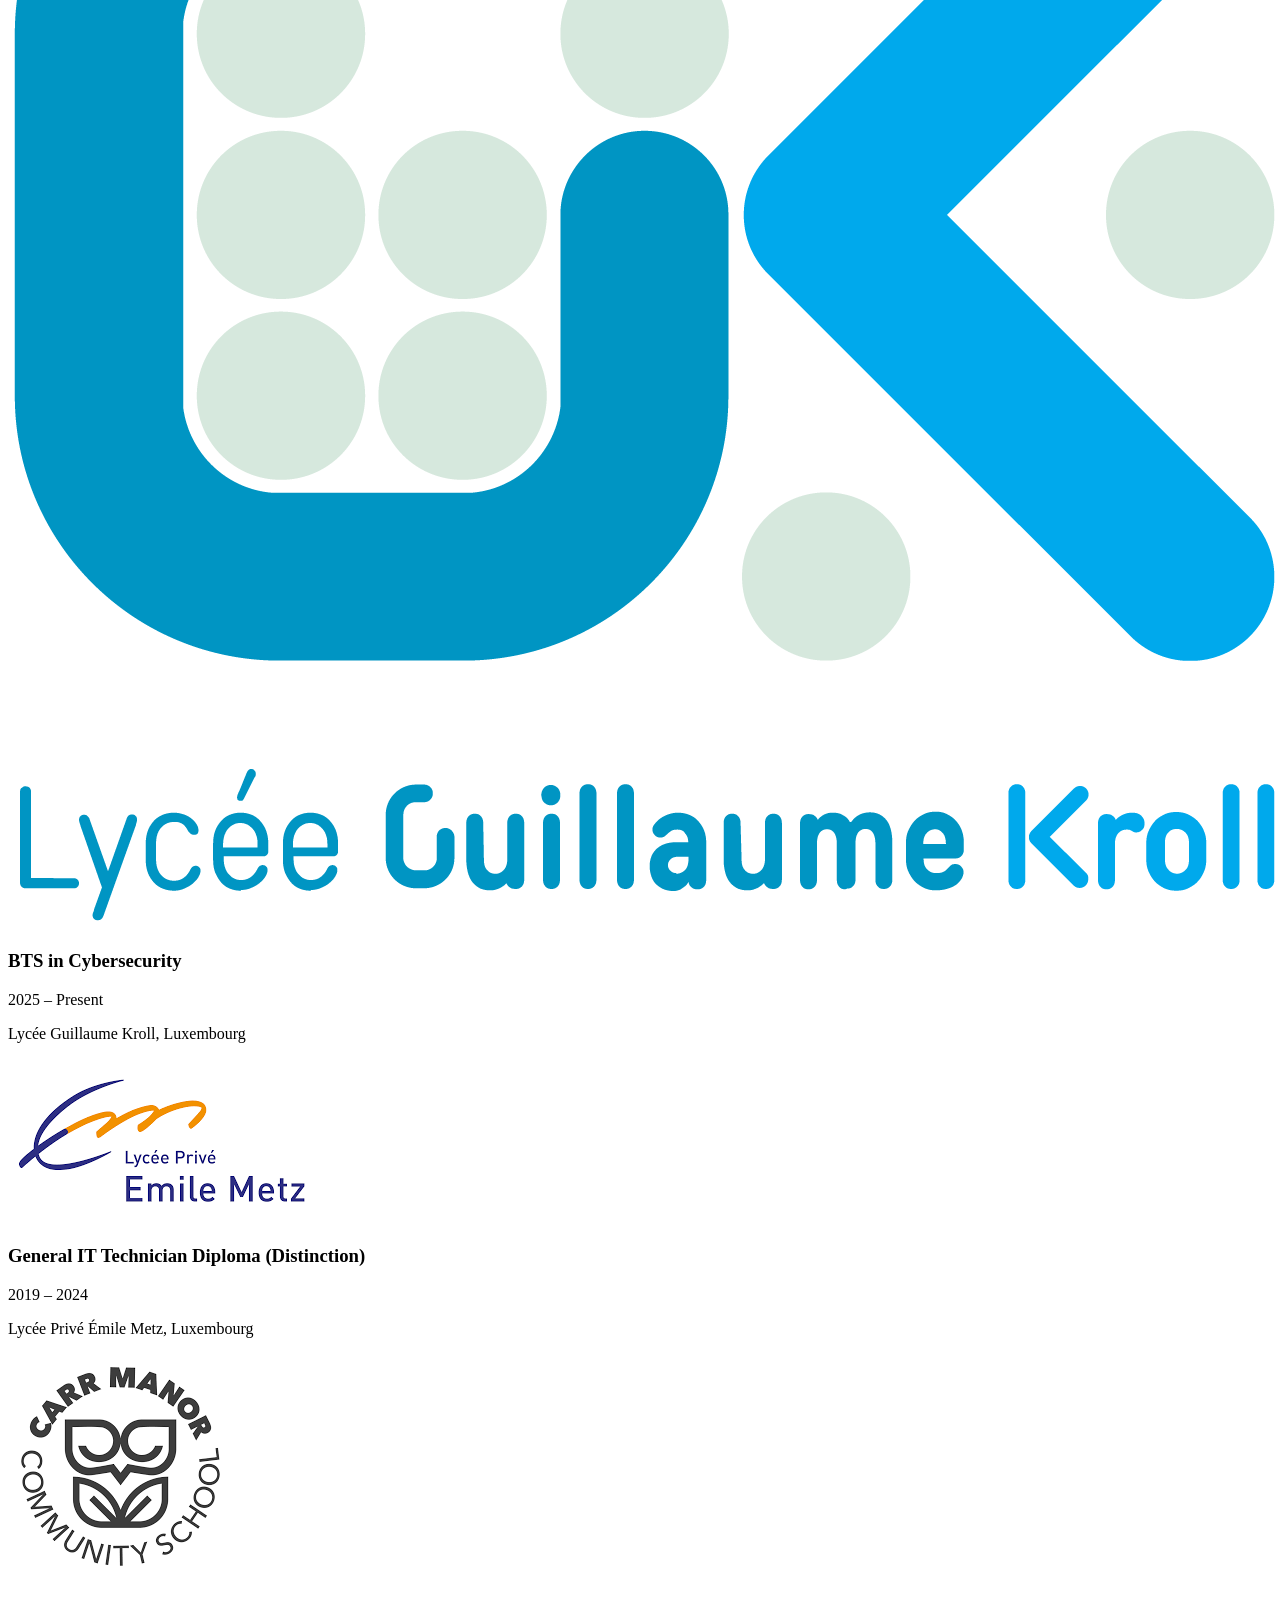
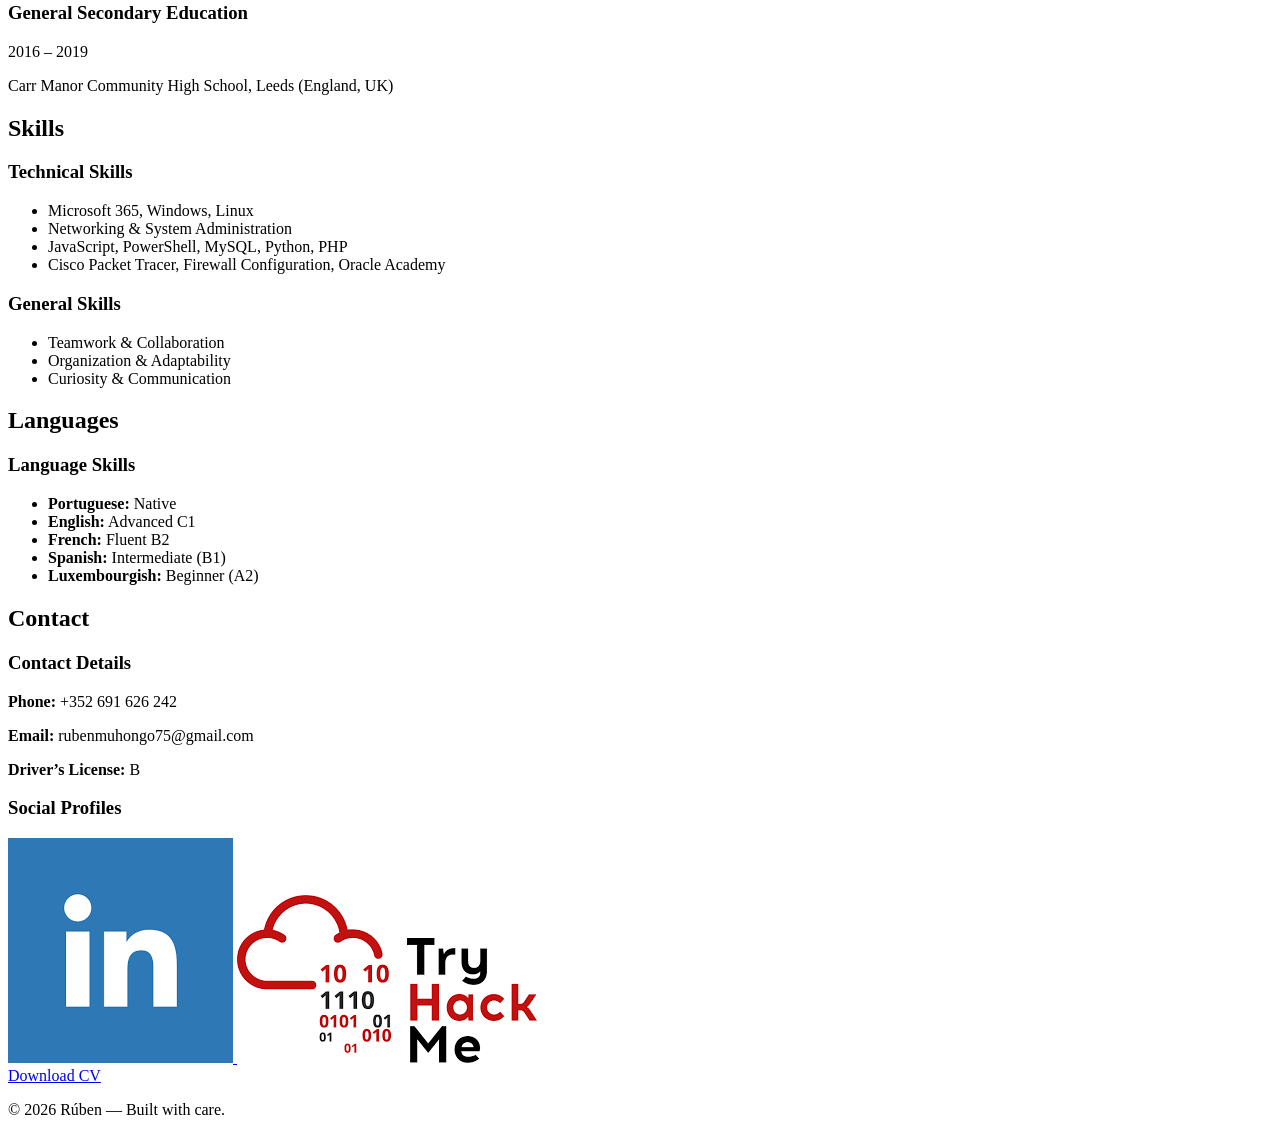
==== commit 542fd805: "Update index.html" ====
--- a/index.html
+++ b/index.html
@@ -20,8 +20,7 @@
             </div>
 
             <ul class="nav-menu">
-                <li><a href="index.html" class="active">Home</a></li>
-                <li><a href="projects.html">Projects</a></li>
+                <li><a href="#top" class="active">Home</a></li>
                 <li><a href="#experience">Experience</a></li>
                 <li><a href="#education">Education</a></li>
                 <li><a href="#skills">Skills</a></li>
@@ -39,16 +38,18 @@
                     <p class="hero-description">
                         I'm a cybersecurity student working toward a career as a SOC Analyst.
                         I believe the best way to learn is by doing, so I like to build practical skills
-                        through hands-on labs and real-world scenarios. Whether it's analyzing network traffic,
+                        through hands on labs and real world scenarios. Whether it's analyzing network traffic,
                         investigating security incidents, or hunting for threats, I'm passionate about turning 
                         knowledge into action and helping organizations strengthen their security.
                     </p>
 
+             
+
                     <div class="social-icons" style="margin-top: 2rem; display: flex; gap: 1rem;">
-                        <a href="https://www.linkedin.com/in/ruben-dos-santos-muhongo-2b7385323/" target="_blank">
+                        <a href="https://www.linkedin.com/in/ruben-dos-santos-muhongo-2b7385323/">
                             <img src="./linkedin.png" class="social-logo" alt="LinkedIn" />
                         </a>
-                        <a href="https://tryhackme.com/p/rubenmuhongo75" target="_blank">
+                        <a href="https://tryhackme.com/p/rubenmuhongo75">
                             <img src="./tryHackMe.png" class="social-logo" alt="TryHackMe" />
                         </a>
                     </div>
@@ -65,7 +66,63 @@
     <section id="experience" class="section section-alt">
         <div class="container">
             <h2 class="section-title">Professional Experience</h2>
-            <!-- unchanged content -->
+
+            <div class="timeline">
+                <!-- Bofferding -->
+                <div class="timeline-item">
+                    <div class="card">
+                        <h3>Tour Guide / Waiter</h3>
+                        <p class="company">Brasserie National Bofferding (Braustuff)</p>
+                        <p class="date">October – December 2024</p>
+                        <ul class="experience-list">
+                            <li>Customer interaction and guided tours</li>
+                            <li>Fluent communication in multiple languages</li>
+                            <li>Flexible on-site operational management</li>
+                        </ul>
+                    </div>
+                </div>
+
+                <!-- Creos Backend -->
+                <div class="timeline-item">
+                    <div class="card">
+                        <h3>Backend Developer Intern</h3>
+                        <p class="company">Creos Luxembourg</p>
+                        <p class="date">September – October 2023 (6 weeks)</p>
+                        <ul class="experience-list">
+                            <li>Worked in a team on internal IT projects</li>
+                            <li>Strict adherence to data confidentiality</li>
+                            <li>Met deadlines for assigned tasks</li>
+                        </ul>
+                    </div>
+                </div>
+
+                <!-- Creos IT Support -->
+                <div class="timeline-item">
+                    <div class="card">
+                        <h3>IT Support – Summer Job</h3>
+                        <p class="company">Creos Luxembourg</p>
+                        <p class="date">July 2023 (2 weeks)</p>
+                        <ul class="experience-list">
+                            <li>Provided technical support to users</li>
+                            <li>Contributed to documentation and process improvements</li>
+                        </ul>
+                    </div>
+                </div>
+
+                <!-- Royal Mail -->
+                <div class="timeline-item">
+                    <div class="card">
+                        <h3>Front Desk Intern</h3>
+                        <p class="company">Royal Mail, United Kingdom</p>
+                        <p class="date">April 2018 (2 weeks)</p>
+                        <ul class="experience-list">
+                            <li>Customer interaction and cash handling</li>
+                            <li>Database management</li>
+                            <li>Package and parcel processing</li>
+                        </ul>
+                    </div>
+                </div>
+            </div>
         </div>
     </section>
 
@@ -73,23 +130,116 @@
     <section id="education" class="section">
         <div class="container">
             <h2 class="section-title">Education</h2>
-            <!-- unchanged content -->
+
+            <div class="timeline">
+                <!-- BTS -->
+                <div class="timeline-item">
+                    <div class="card">
+                        <img src="./lgk.webp" alt="LGK Logo" class="school-logo" />
+                        <h3>BTS in Cybersecurity</h3>
+                        <p class="date">2025 – Present</p>
+                        <p class="company">Lycée Guillaume Kroll, Luxembourg</p>
+                    </div>
+                </div>
+
+                <!-- IT Diploma -->
+                <div class="timeline-item">
+                    <div class="card">
+                        <img src="./lpem.png" alt="LPEM Logo" class="school-logo" />
+                        <h3>General IT Technician Diploma (Distinction)</h3>
+                        <p class="date">2019 – 2024</p>
+                        <p class="company">Lycée Privé Émile Metz, Luxembourg</p>
+                    </div>
+                </div>
+
+                <!-- Carr Manor -->
+                <div class="timeline-item">
+                    <div class="card">
+                         <img src="./carrManor.png" alt="carrManor Logo" class="school-logo" />
+                        <h3>General Secondary Education</h3>
+                        <p class="date">2016 – 2019</p>
+                        <p class="company">Carr Manor Community High School, Leeds (England, UK)</p>
+                    </div>
+                </div>
+            </div>
         </div>
     </section>
 
     <!-- SKILLS -->
-    <section id="skills" class="section section-alt">
-        <div class="container">
-            <h2 class="section-title">Skills</h2>
-            <!-- unchanged content -->
-        </div>
-    </section>
+   <section id="skills" class="section section-alt">
+    <div class="container">
+        <h2 class="section-title">Skills</h2>
+
+        <div class="skills-grid">
+            <div class="skill-card">
+                <h3>Technical Skills</h3>
+                <ul>
+                    <li>Microsoft 365, Windows, Linux</li>
+                    <li>Networking & System Administration</li>
+                    <li>JavaScript, PowerShell, MySQL, Python, PHP</li>
+                    <li>Cisco Packet Tracer, Firewall Configuration, Oracle Academy</li>
+                </ul>
+            </div>
+
+            <div class="skill-card">
+                <h3>General Skills</h3>
+                <ul>
+                    <li>Teamwork & Collaboration</li>
+                    <li>Organization & Adaptability</li>
+                    <li>Curiosity & Communication</li>
+                </ul>
+            </div>
+        </div>
+    </div>
+</section>
+
+<!-- LANGUAGES -->
+<section id="languages" class="section">
+    <div class="container">
+        <h2 class="section-title">Languages</h2>
+
+        <div class="skills-grid">
+            <div class="skill-card">
+                <h3>Language Skills</h3>
+                <ul>
+                    <li><strong>Portuguese:</strong> Native</li>
+                    <li><strong>English:</strong> Advanced C1</li>
+                    <li><strong>French:</strong> Fluent B2</li>
+                    <li><strong>Spanish:</strong> Intermediate (B1)</li>
+                    <li><strong>Luxembourgish:</strong> Beginner (A2)</li>
+                </ul>
+            </div>
+        </div>
+    </div>
+</section>
 
     <!-- CONTACT -->
     <section id="contact" class="section">
         <div class="container">
             <h2 class="section-title">Contact</h2>
-            <!-- unchanged content -->
+            <div class="contact-grid">
+                <div class="contact-card">
+                    <h3>Contact Details</h3>
+                    <p><strong>Phone:</strong> +352 691 626 242</p>
+                    <p><strong>Email:</strong> rubenmuhongo75@gmail.com</p>
+                    <p><strong>Driver’s License:</strong> B</p>
+                </div>
+
+                <div class="contact-card">
+                    <h3>Social Profiles</h3>
+                    <div class="social-icons">
+                        <a href="https://www.linkedin.com/in/ruben-dos-santos-muhongo-2b7385323/">
+                            <img src="./linkedin.png" class="social-logo" alt="LinkedIn" />
+                        </a>
+                        <a href="https://tryhackme.com/p/rubenmuhongo75"/>
+                            <img src="./tryHackMe.png" class="social-logo" alt="TryHackMe" />
+                              <div style="margin-top: 0rem; display: flex; gap: 0rem;">
+                        <a href="cvFR2026.pdf" target="_blank" class="btn">Download CV</a>
+                    </div>
+                        </a>
+                    </div>
+                </div>
+            </div>
         </div>
     </section>
 
--- a/styles.css
+++ b/styles.css
@@ -1,139 +1,252 @@
-/* RESET */
-* {
-    margin: 0;
-    padding: 0;
-    box-sizing: border-box;
-}
-
-/* THEME */
-:root {
-    --primary-bg: #0a0f1f;
-    --secondary-bg: #0f172a;
-    --card-bg: #111c33;
-    --accent-color: #3b82f6;
-    --accent-hover: #60a5fa;
-    --text-primary: #ffffff;
-    --text-secondary: #94a3b8;
-    --border-color: #1e293b;
-}
-
-html { scroll-behavior: smooth; }
-
-body {
-    font-family: -apple-system, BlinkMacSystemFont, "Segoe UI", Roboto, Arial;
-    background: var(--primary-bg);
-    color: var(--text-primary);
-}
-
-/* CONTAINER */
-.container {
-    max-width: 1200px;
-    margin: auto;
-    padding: 0 2rem;
-}
-
-/* NAVBAR */
-.navbar {
-    position: fixed;
-    width: 100%;
-    background: rgba(15, 23, 42, 0.7);
-    backdrop-filter: blur(14px);
-    border-bottom: 1px solid rgba(59, 130, 246, 0.25);
-    z-index: 1000;
-}
-
-.nav-container {
-    display: flex;
-    justify-content: space-between;
-    align-items: center;
-    padding: 1rem 2rem;
-}
-
-.logo {
-    font-size: 1.25rem;
-    color: var(--accent-color);
-}
-
-/* HERO (HOME PAGE – UNTOUCHED) */
-.hero {
-    min-height: 100vh;
-    display: flex;
-    align-items: center;
-    padding-top: 80px;
-    background: linear-gradient(135deg, #0a0f1f, #0f172a);
-}
-
-.hero-content {
-    display: grid;
-    grid-template-columns: 1fr 1fr;
-    gap: 4rem;
-    align-items: center;
-}
-
-.hero-photo {
-    width: 100%;
-    max-width: 350px;
-    border-radius: 20px;
-    box-shadow: 0 0 40px rgba(59,130,246,.4);
-}
-
-/* ========================= */
-/* ADDITIONS FOR PROJECTS PAGE ONLY */
-/* ========================= */
-
-.project-page::before {
-    content: "";
-    position: fixed;
-    inset: 0;
-    z-index: -1;
-    background:
-        linear-gradient(rgba(10,15,31,0.9), rgba(10,15,31,0.9)),
-        url("./cyber-bg.jpg");
-    background-size: cover;
-    background-position: center;
-}
-
-/* PROJECTS */
-.projects-grid {
-    display: grid;
-    grid-template-columns: repeat(auto-fit, minmax(320px, 1fr));
-    gap: 2rem;
-}
-
-.project-card {
-    background: var(--card-bg);
-    border: 1px solid var(--border-color);
-    padding: 2rem;
-    border-radius: 15px;
-}
-
-/* PROJECT IMAGES */
-.project-images {
-    display: grid;
-    grid-template-columns: 1fr 1fr;
-    gap: 1rem;
-    margin-bottom: 1rem;
-}
-
-.project-images img {
-    width: 100%;
-    border-radius: 10px;
-    border: 1px solid var(--border-color);
-}
-
-/* MOBILE */
-@media (max-width: 768px) {
-    .hero-content {
-        grid-template-columns: 1fr;
-        text-align: center;
-    }
-
-    .hero-photo {
-        max-width: 280px;
-        margin: 0 auto;
-    }
-
-    .project-images {
-        grid-template-columns: 1fr;
-    }
-}
+<!DOCTYPE html>
+<html lang="en">
+<head>
+    <meta charset="UTF-8" />
+    <meta name="viewport" content="width=device-width, initial-scale=1.0" />
+    <title>Rúben DOS SANTOS M. – Cybersecurity Student</title>
+    <link rel="stylesheet" href="styles.css" />
+</head>
+
+<body>
+    <!-- NAVIGATION -->
+    <nav class="navbar">
+        <div class="nav-container">
+            <h2 class="logo">Rúben DOS SANTOS M.</h2>
+
+            <div class="hamburger">
+                <span></span>
+                <span></span>
+                <span></span>
+            </div>
+
+            <ul class="nav-menu">
+                <li><a href="#top" class="active">Home</a></li>
+                <li><a href="#experience">Experience</a></li>
+                <li><a href="#education">Education</a></li>
+                <li><a href="#skills">Skills</a></li>
+                <li><a href="#contact">Contact</a></li>
+            </ul>
+        </div>
+    </nav>
+
+    <!-- HERO SECTION -->
+    <section id="top" class="hero">
+        <div class="container">
+            <div class="hero-content">
+                <div class="hero-text">
+                    <h2>Cybersecurity Student</h2>
+                    <p class="hero-description">
+                        I'm a cybersecurity student working toward a career as a SOC Analyst.
+                        I believe the best way to learn is by doing, so I like to build practical skills
+                        through hands on labs and real world scenarios. Whether it's analyzing network traffic,
+                        investigating security incidents, or hunting for threats, I'm passionate about turning 
+                        knowledge into action and helping organizations strengthen their security.
+                    </p>
+
+             
+
+                    <div class="social-icons" style="margin-top: 2rem; display: flex; gap: 1rem;">
+                        <a href="https://www.linkedin.com/in/ruben-dos-santos-muhongo-2b7385323/">
+                            <img src="./linkedin.png" class="social-logo" alt="LinkedIn" />
+                        </a>
+                        <a href="https://tryhackme.com/p/rubenmuhongo75">
+                            <img src="./tryHackMe.png" class="social-logo" alt="TryHackMe" />
+                        </a>
+                    </div>
+                </div>
+
+                <div class="hero-image">
+                    <img src="./professional-shot.jpg" alt="Profile Photo" class="hero-photo" />
+                </div>
+            </div>
+        </div>
+    </section>
+
+    <!-- EXPERIENCE -->
+    <section id="experience" class="section section-alt">
+        <div class="container">
+            <h2 class="section-title">Professional Experience</h2>
+
+            <div class="timeline">
+                <!-- Bofferding -->
+                <div class="timeline-item">
+                    <div class="card">
+                        <h3>Tour Guide / Waiter</h3>
+                        <p class="company">Brasserie National Bofferding (Braustuff)</p>
+                        <p class="date">October – December 2024</p>
+                        <ul class="experience-list">
+                            <li>Customer interaction and guided tours</li>
+                            <li>Fluent communication in multiple languages</li>
+                            <li>Flexible on-site operational management</li>
+                        </ul>
+                    </div>
+                </div>
+
+                <!-- Creos Backend -->
+                <div class="timeline-item">
+                    <div class="card">
+                        <h3>Backend Developer Intern</h3>
+                        <p class="company">Creos Luxembourg</p>
+                        <p class="date">September – October 2023 (6 weeks)</p>
+                        <ul class="experience-list">
+                            <li>Worked in a team on internal IT projects</li>
+                            <li>Strict adherence to data confidentiality</li>
+                            <li>Met deadlines for assigned tasks</li>
+                        </ul>
+                    </div>
+                </div>
+
+                <!-- Creos IT Support -->
+                <div class="timeline-item">
+                    <div class="card">
+                        <h3>IT Support – Summer Job</h3>
+                        <p class="company">Creos Luxembourg</p>
+                        <p class="date">July 2023 (2 weeks)</p>
+                        <ul class="experience-list">
+                            <li>Provided technical support to users</li>
+                            <li>Contributed to documentation and process improvements</li>
+                        </ul>
+                    </div>
+                </div>
+
+                <!-- Royal Mail -->
+                <div class="timeline-item">
+                    <div class="card">
+                        <h3>Front Desk Intern</h3>
+                        <p class="company">Royal Mail, United Kingdom</p>
+                        <p class="date">April 2018 (2 weeks)</p>
+                        <ul class="experience-list">
+                            <li>Customer interaction and cash handling</li>
+                            <li>Database management</li>
+                            <li>Package and parcel processing</li>
+                        </ul>
+                    </div>
+                </div>
+            </div>
+        </div>
+    </section>
+
+    <!-- EDUCATION -->
+    <section id="education" class="section">
+        <div class="container">
+            <h2 class="section-title">Education</h2>
+
+            <div class="timeline">
+                <!-- BTS -->
+                <div class="timeline-item">
+                    <div class="card">
+                        <img src="./lgk.webp" alt="LGK Logo" class="school-logo" />
+                        <h3>BTS in Cybersecurity</h3>
+                        <p class="date">2025 – Present</p>
+                        <p class="company">Lycée Guillaume Kroll, Luxembourg</p>
+                    </div>
+                </div>
+
+                <!-- IT Diploma -->
+                <div class="timeline-item">
+                    <div class="card">
+                        <img src="./lpem.png" alt="LPEM Logo" class="school-logo" />
+                        <h3>General IT Technician Diploma (Distinction)</h3>
+                        <p class="date">2019 – 2024</p>
+                        <p class="company">Lycée Privé Émile Metz, Luxembourg</p>
+                    </div>
+                </div>
+
+                <!-- Carr Manor -->
+                <div class="timeline-item">
+                    <div class="card">
+                         <img src="./carrManor.png" alt="carrManor Logo" class="school-logo" />
+                        <h3>General Secondary Education</h3>
+                        <p class="date">2016 – 2019</p>
+                        <p class="company">Carr Manor Community High School, Leeds (England, UK)</p>
+                    </div>
+                </div>
+            </div>
+        </div>
+    </section>
+
+    <!-- SKILLS -->
+   <section id="skills" class="section section-alt">
+    <div class="container">
+        <h2 class="section-title">Skills</h2>
+
+        <div class="skills-grid">
+            <div class="skill-card">
+                <h3>Technical Skills</h3>
+                <ul>
+                    <li>Microsoft 365, Windows, Linux</li>
+                    <li>Networking & System Administration</li>
+                    <li>JavaScript, PowerShell, MySQL, Python, PHP</li>
+                    <li>Cisco Packet Tracer, Firewall Configuration, Oracle Academy</li>
+                </ul>
+            </div>
+
+            <div class="skill-card">
+                <h3>General Skills</h3>
+                <ul>
+                    <li>Teamwork & Collaboration</li>
+                    <li>Organization & Adaptability</li>
+                    <li>Curiosity & Communication</li>
+                </ul>
+            </div>
+        </div>
+    </div>
+</section>
+
+<!-- LANGUAGES -->
+<section id="languages" class="section">
+    <div class="container">
+        <h2 class="section-title">Languages</h2>
+
+        <div class="skills-grid">
+            <div class="skill-card">
+                <h3>Language Skills</h3>
+                <ul>
+                    <li><strong>Portuguese:</strong> Native</li>
+                    <li><strong>English:</strong> Advanced C1</li>
+                    <li><strong>French:</strong> Fluent B2</li>
+                    <li><strong>Spanish:</strong> Intermediate (B1)</li>
+                    <li><strong>Luxembourgish:</strong> Beginner (A2)</li>
+                </ul>
+            </div>
+        </div>
+    </div>
+</section>
+
+    <!-- CONTACT -->
+    <section id="contact" class="section">
+        <div class="container">
+            <h2 class="section-title">Contact</h2>
+            <div class="contact-grid">
+                <div class="contact-card">
+                    <h3>Contact Details</h3>
+                    <p><strong>Phone:</strong> +352 691 626 242</p>
+                    <p><strong>Email:</strong> rubenmuhongo75@gmail.com</p>
+                    <p><strong>Driver’s License:</strong> B</p>
+                </div>
+
+                <div class="contact-card">
+                    <h3>Social Profiles</h3>
+                    <div class="social-icons">
+                        <a href="https://www.linkedin.com/in/ruben-dos-santos-muhongo-2b7385323/">
+                            <img src="./linkedin.png" class="social-logo" alt="LinkedIn" />
+                        </a>
+                        <a href="https://tryhackme.com/p/rubenmuhongo75"/>
+                            <img src="./tryHackMe.png" class="social-logo" alt="TryHackMe" />
+                              <div style="margin-top: 0rem; display: flex; gap: 0rem;">
+                        <a href="cvFR2026.pdf" target="_blank" class="btn">Download CV</a>
+                    </div>
+                        </a>
+                    </div>
+                </div>
+            </div>
+        </div>
+    </section>
+
+    <footer>
+        <p>© 2026 Rúben — Built with care.</p>
+    </footer>
+
+    <script src="script.js"></script>
+</body>
+</html>
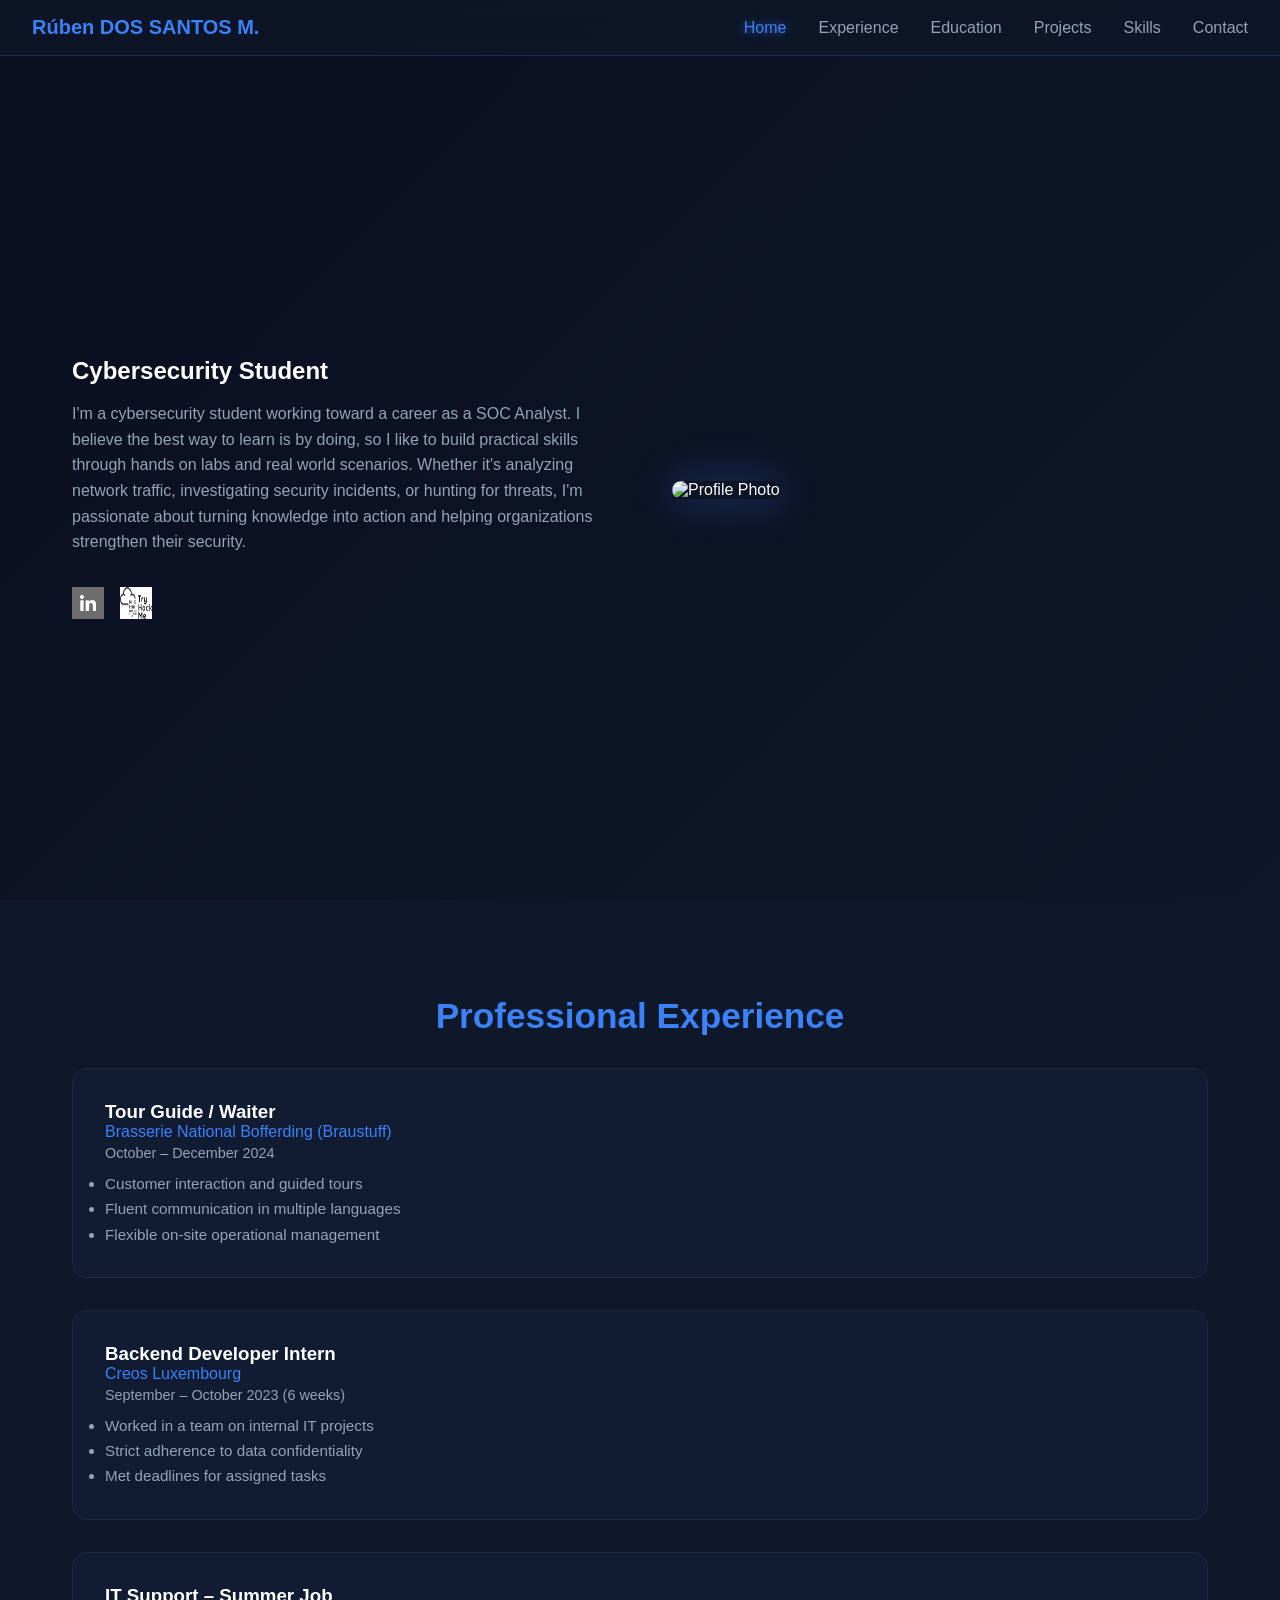
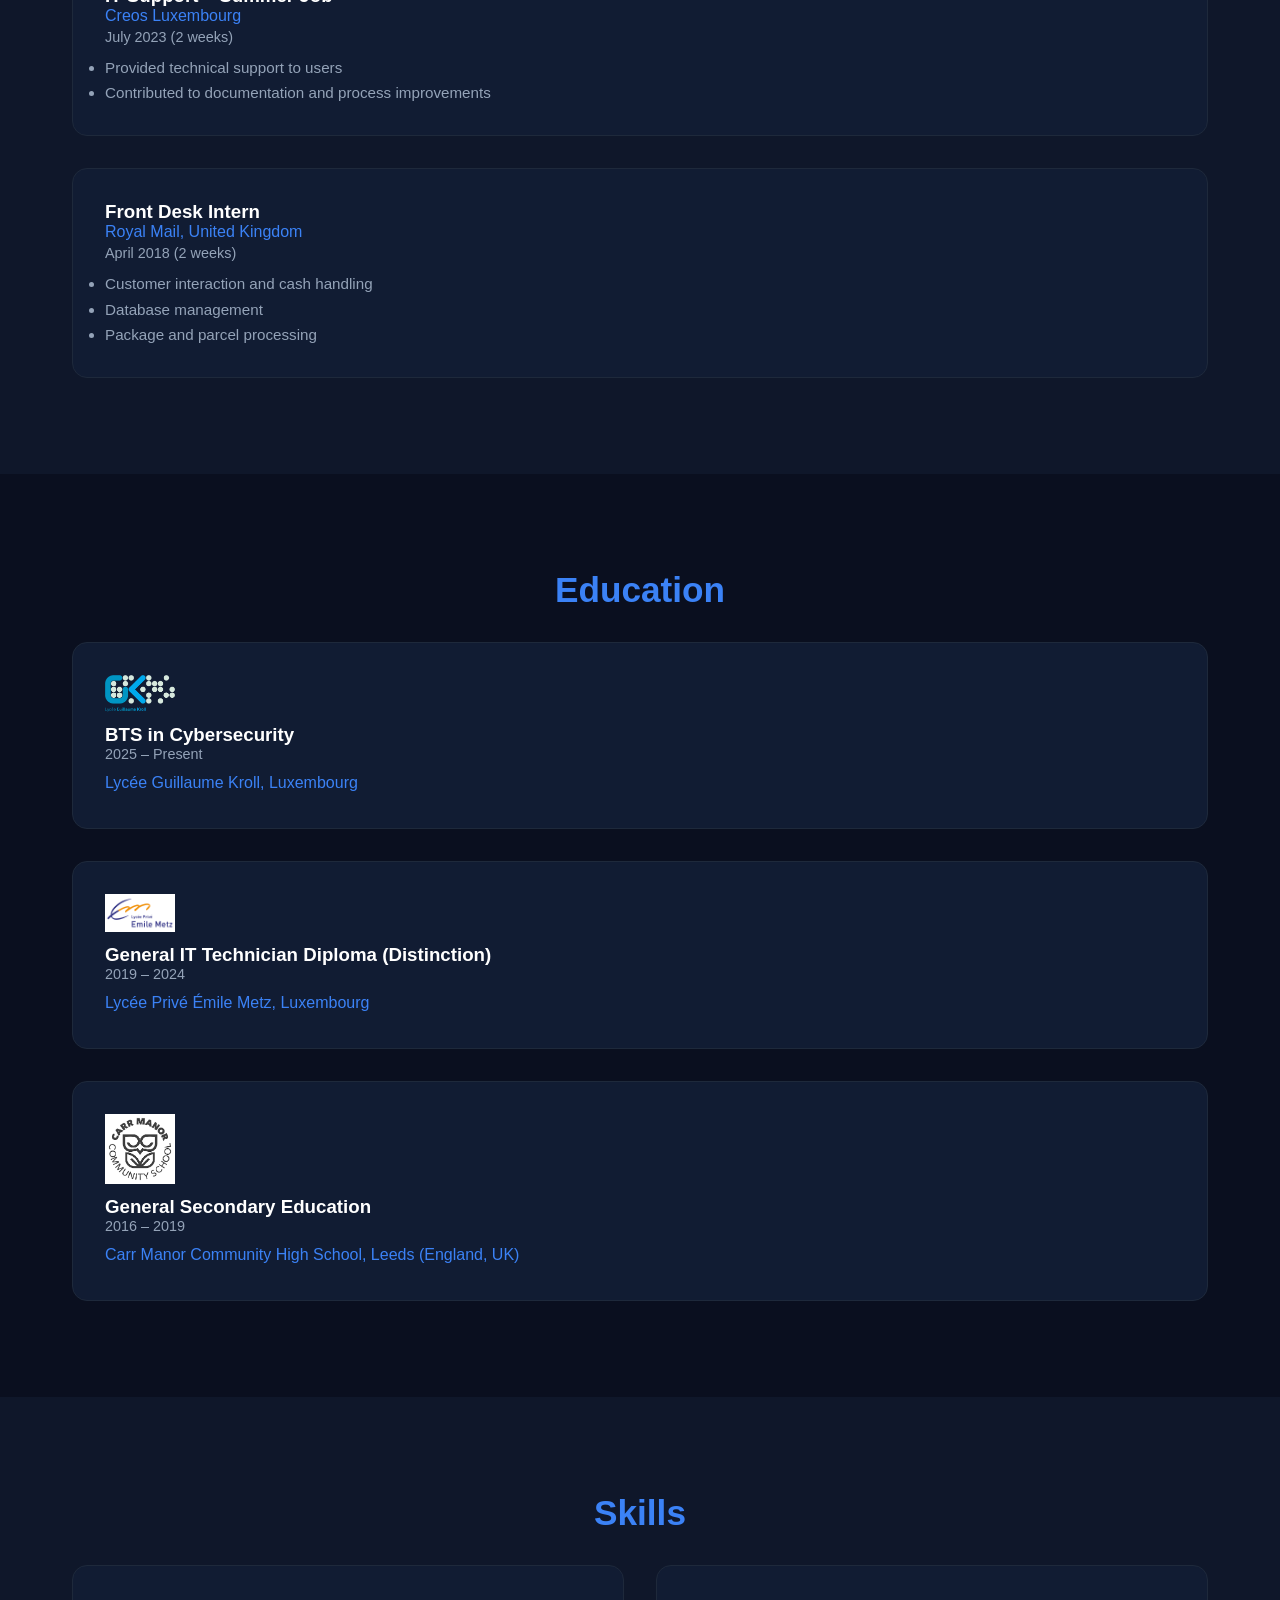
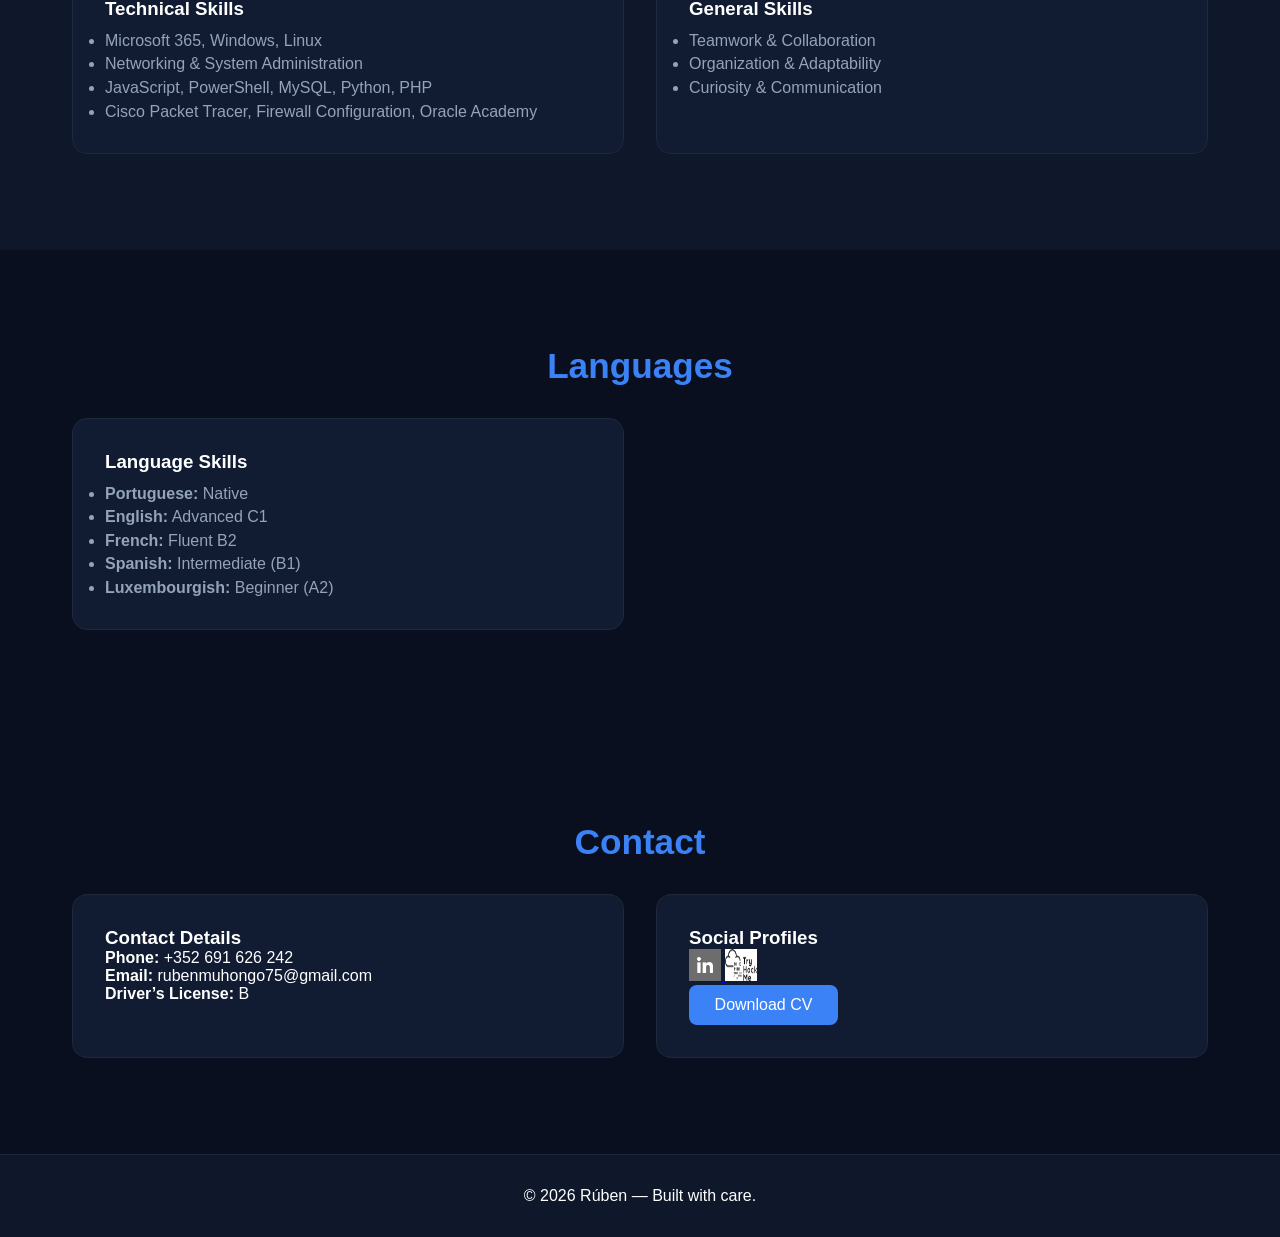
==== commit 2e107b68: "Update index.html" ====
--- a/index.html
+++ b/index.html
@@ -23,6 +23,7 @@
                 <li><a href="#top" class="active">Home</a></li>
                 <li><a href="#experience">Experience</a></li>
                 <li><a href="#education">Education</a></li>
+                <li><a href="projects.html">Projects</a></li>
                 <li><a href="#skills">Skills</a></li>
                 <li><a href="#contact">Contact</a></li>
             </ul>
--- a/styles.css
+++ b/styles.css
@@ -1,252 +1,299 @@
-<!DOCTYPE html>
-<html lang="en">
-<head>
-    <meta charset="UTF-8" />
-    <meta name="viewport" content="width=device-width, initial-scale=1.0" />
-    <title>Rúben DOS SANTOS M. – Cybersecurity Student</title>
-    <link rel="stylesheet" href="styles.css" />
-</head>
-
-<body>
-    <!-- NAVIGATION -->
-    <nav class="navbar">
-        <div class="nav-container">
-            <h2 class="logo">Rúben DOS SANTOS M.</h2>
-
-            <div class="hamburger">
-                <span></span>
-                <span></span>
-                <span></span>
-            </div>
-
-            <ul class="nav-menu">
-                <li><a href="#top" class="active">Home</a></li>
-                <li><a href="#experience">Experience</a></li>
-                <li><a href="#education">Education</a></li>
-                <li><a href="#skills">Skills</a></li>
-                <li><a href="#contact">Contact</a></li>
-            </ul>
-        </div>
-    </nav>
-
-    <!-- HERO SECTION -->
-    <section id="top" class="hero">
-        <div class="container">
-            <div class="hero-content">
-                <div class="hero-text">
-                    <h2>Cybersecurity Student</h2>
-                    <p class="hero-description">
-                        I'm a cybersecurity student working toward a career as a SOC Analyst.
-                        I believe the best way to learn is by doing, so I like to build practical skills
-                        through hands on labs and real world scenarios. Whether it's analyzing network traffic,
-                        investigating security incidents, or hunting for threats, I'm passionate about turning 
-                        knowledge into action and helping organizations strengthen their security.
-                    </p>
-
-             
-
-                    <div class="social-icons" style="margin-top: 2rem; display: flex; gap: 1rem;">
-                        <a href="https://www.linkedin.com/in/ruben-dos-santos-muhongo-2b7385323/">
-                            <img src="./linkedin.png" class="social-logo" alt="LinkedIn" />
-                        </a>
-                        <a href="https://tryhackme.com/p/rubenmuhongo75">
-                            <img src="./tryHackMe.png" class="social-logo" alt="TryHackMe" />
-                        </a>
-                    </div>
-                </div>
-
-                <div class="hero-image">
-                    <img src="./professional-shot.jpg" alt="Profile Photo" class="hero-photo" />
-                </div>
-            </div>
-        </div>
-    </section>
-
-    <!-- EXPERIENCE -->
-    <section id="experience" class="section section-alt">
-        <div class="container">
-            <h2 class="section-title">Professional Experience</h2>
-
-            <div class="timeline">
-                <!-- Bofferding -->
-                <div class="timeline-item">
-                    <div class="card">
-                        <h3>Tour Guide / Waiter</h3>
-                        <p class="company">Brasserie National Bofferding (Braustuff)</p>
-                        <p class="date">October – December 2024</p>
-                        <ul class="experience-list">
-                            <li>Customer interaction and guided tours</li>
-                            <li>Fluent communication in multiple languages</li>
-                            <li>Flexible on-site operational management</li>
-                        </ul>
-                    </div>
-                </div>
-
-                <!-- Creos Backend -->
-                <div class="timeline-item">
-                    <div class="card">
-                        <h3>Backend Developer Intern</h3>
-                        <p class="company">Creos Luxembourg</p>
-                        <p class="date">September – October 2023 (6 weeks)</p>
-                        <ul class="experience-list">
-                            <li>Worked in a team on internal IT projects</li>
-                            <li>Strict adherence to data confidentiality</li>
-                            <li>Met deadlines for assigned tasks</li>
-                        </ul>
-                    </div>
-                </div>
-
-                <!-- Creos IT Support -->
-                <div class="timeline-item">
-                    <div class="card">
-                        <h3>IT Support – Summer Job</h3>
-                        <p class="company">Creos Luxembourg</p>
-                        <p class="date">July 2023 (2 weeks)</p>
-                        <ul class="experience-list">
-                            <li>Provided technical support to users</li>
-                            <li>Contributed to documentation and process improvements</li>
-                        </ul>
-                    </div>
-                </div>
-
-                <!-- Royal Mail -->
-                <div class="timeline-item">
-                    <div class="card">
-                        <h3>Front Desk Intern</h3>
-                        <p class="company">Royal Mail, United Kingdom</p>
-                        <p class="date">April 2018 (2 weeks)</p>
-                        <ul class="experience-list">
-                            <li>Customer interaction and cash handling</li>
-                            <li>Database management</li>
-                            <li>Package and parcel processing</li>
-                        </ul>
-                    </div>
-                </div>
-            </div>
-        </div>
-    </section>
-
-    <!-- EDUCATION -->
-    <section id="education" class="section">
-        <div class="container">
-            <h2 class="section-title">Education</h2>
-
-            <div class="timeline">
-                <!-- BTS -->
-                <div class="timeline-item">
-                    <div class="card">
-                        <img src="./lgk.webp" alt="LGK Logo" class="school-logo" />
-                        <h3>BTS in Cybersecurity</h3>
-                        <p class="date">2025 – Present</p>
-                        <p class="company">Lycée Guillaume Kroll, Luxembourg</p>
-                    </div>
-                </div>
-
-                <!-- IT Diploma -->
-                <div class="timeline-item">
-                    <div class="card">
-                        <img src="./lpem.png" alt="LPEM Logo" class="school-logo" />
-                        <h3>General IT Technician Diploma (Distinction)</h3>
-                        <p class="date">2019 – 2024</p>
-                        <p class="company">Lycée Privé Émile Metz, Luxembourg</p>
-                    </div>
-                </div>
-
-                <!-- Carr Manor -->
-                <div class="timeline-item">
-                    <div class="card">
-                         <img src="./carrManor.png" alt="carrManor Logo" class="school-logo" />
-                        <h3>General Secondary Education</h3>
-                        <p class="date">2016 – 2019</p>
-                        <p class="company">Carr Manor Community High School, Leeds (England, UK)</p>
-                    </div>
-                </div>
-            </div>
-        </div>
-    </section>
-
-    <!-- SKILLS -->
-   <section id="skills" class="section section-alt">
-    <div class="container">
-        <h2 class="section-title">Skills</h2>
-
-        <div class="skills-grid">
-            <div class="skill-card">
-                <h3>Technical Skills</h3>
-                <ul>
-                    <li>Microsoft 365, Windows, Linux</li>
-                    <li>Networking & System Administration</li>
-                    <li>JavaScript, PowerShell, MySQL, Python, PHP</li>
-                    <li>Cisco Packet Tracer, Firewall Configuration, Oracle Academy</li>
-                </ul>
-            </div>
-
-            <div class="skill-card">
-                <h3>General Skills</h3>
-                <ul>
-                    <li>Teamwork & Collaboration</li>
-                    <li>Organization & Adaptability</li>
-                    <li>Curiosity & Communication</li>
-                </ul>
-            </div>
-        </div>
-    </div>
-</section>
-
-<!-- LANGUAGES -->
-<section id="languages" class="section">
-    <div class="container">
-        <h2 class="section-title">Languages</h2>
-
-        <div class="skills-grid">
-            <div class="skill-card">
-                <h3>Language Skills</h3>
-                <ul>
-                    <li><strong>Portuguese:</strong> Native</li>
-                    <li><strong>English:</strong> Advanced C1</li>
-                    <li><strong>French:</strong> Fluent B2</li>
-                    <li><strong>Spanish:</strong> Intermediate (B1)</li>
-                    <li><strong>Luxembourgish:</strong> Beginner (A2)</li>
-                </ul>
-            </div>
-        </div>
-    </div>
-</section>
-
-    <!-- CONTACT -->
-    <section id="contact" class="section">
-        <div class="container">
-            <h2 class="section-title">Contact</h2>
-            <div class="contact-grid">
-                <div class="contact-card">
-                    <h3>Contact Details</h3>
-                    <p><strong>Phone:</strong> +352 691 626 242</p>
-                    <p><strong>Email:</strong> rubenmuhongo75@gmail.com</p>
-                    <p><strong>Driver’s License:</strong> B</p>
-                </div>
-
-                <div class="contact-card">
-                    <h3>Social Profiles</h3>
-                    <div class="social-icons">
-                        <a href="https://www.linkedin.com/in/ruben-dos-santos-muhongo-2b7385323/">
-                            <img src="./linkedin.png" class="social-logo" alt="LinkedIn" />
-                        </a>
-                        <a href="https://tryhackme.com/p/rubenmuhongo75"/>
-                            <img src="./tryHackMe.png" class="social-logo" alt="TryHackMe" />
-                              <div style="margin-top: 0rem; display: flex; gap: 0rem;">
-                        <a href="cvFR2026.pdf" target="_blank" class="btn">Download CV</a>
-                    </div>
-                        </a>
-                    </div>
-                </div>
-            </div>
-        </div>
-    </section>
-
-    <footer>
-        <p>© 2026 Rúben — Built with care.</p>
-    </footer>
-
-    <script src="script.js"></script>
-</body>
-</html>
+    /* RESET */
+* {
+    margin: 0;
+    padding: 0;
+    box-sizing: border-box;
+}
+
+/* THEME */
+:root {
+    --primary-bg: #0a0f1f;
+    --secondary-bg: #0f172a;
+    --card-bg: #111c33;
+
+    --accent-color: #3b82f6;
+    --accent-hover: #60a5fa;
+
+    --text-primary: #ffffff;
+    --text-secondary: #94a3b8;
+
+    --border-color: #1e293b;
+}
+
+html { scroll-behavior: smooth; }
+
+body {
+    font-family: -apple-system, BlinkMacSystemFont, "Segoe UI", Roboto, Arial;
+    background: var(--primary-bg);
+    color: var(--text-primary);
+}
+
+/* CONTAINER */
+.container {
+    max-width: 1200px;
+    margin: auto;
+    padding: 0 2rem;
+}
+
+/* NAVBAR */
+.navbar {
+    position: fixed;
+    width: 100%;
+    background: rgba(15, 23, 42, 0.7);
+    backdrop-filter: blur(14px);
+    border-bottom: 1px solid rgba(59, 130, 246, 0.25);
+    z-index: 1000;
+}
+
+.nav-container {
+    display: flex;
+    justify-content: space-between;
+    align-items: center;
+    padding: 1rem 2rem;
+}
+
+.logo {
+    font-size: 1.25rem;
+    color: var(--accent-color);
+}
+
+/* NAV MENU */
+.nav-menu {
+    list-style: none;
+    display: flex;
+    gap: 2rem;
+}
+
+.nav-menu li a {
+    color: var(--text-secondary);
+    text-decoration: none;
+    transition: 0.3s;
+}
+
+.nav-menu li a:hover,
+.nav-menu li a.active {
+    color: var(--accent-color);
+    text-shadow: 0 0 10px rgba(59, 130, 246, .7);
+}
+
+/* HAMBURGER */
+.hamburger {
+    display: none;
+    flex-direction: column;
+    cursor: pointer;
+    gap: 5px;
+}
+
+.hamburger span {
+    display: block;
+    height: 3px;
+    width: 25px;
+    background: var(--accent-color);
+    border-radius: 3px;
+    transition: 0.3s;
+}
+
+/* Hamburger animation */
+.hamburger.active span:nth-child(1) {
+    transform: rotate(45deg) translate(5px, 5px);
+}
+
+.hamburger.active span:nth-child(2) {
+    opacity: 0;
+}
+
+.hamburger.active span:nth-child(3) {
+    transform: rotate(-45deg) translate(6px, -6px);
+}
+
+/* HERO */
+.hero {
+    min-height: 100vh;
+    display: flex;
+    align-items: center;
+    padding-top: 80px;
+    background: linear-gradient(135deg, #0a0f1f, #0f172a);
+}
+
+.hero-content {
+    display: grid;
+    grid-template-columns: 1fr 1fr;
+    gap: 4rem;
+    align-items: center;
+}
+
+.hero-description {
+    margin-top: 1rem;
+    line-height: 1.6;
+    color: var(--text-secondary);
+}
+
+/* PROFILE PHOTO */
+.hero-photo {
+    width: 100%;
+    max-width: 350px;
+    border-radius: 20px;
+    box-shadow: 0 0 40px rgba(59, 130, 246, .4);
+}
+
+/* SOCIAL LOGOS */
+.social-logo {
+    width: 32px;
+    height: 32px;
+    filter: grayscale(100%);
+    transition: 0.25s ease;
+}
+
+.social-logo:hover {
+    filter: grayscale(0%);
+    transform: scale(1.15);
+}
+
+/* SECTION */
+.section {
+    padding: 6rem 0;
+}
+
+.section-alt {
+    background: var(--secondary-bg);
+}
+
+.section-title {
+    text-align: center;
+    color: var(--accent-color);
+    font-size: 2.2rem;
+    margin-bottom: 2rem;
+}
+
+/* TIMELINE */
+.timeline {
+    display: grid;
+    gap: 2rem;
+}
+
+/* CARDS */
+.card,
+.skill-card,
+.contact-card {
+    background: var(--card-bg);
+    border: 1px solid var(--border-color);
+    padding: 2rem;
+    border-radius: 15px;
+    transition: 0.3s;
+}
+
+.card:hover {
+    transform: translateY(-6px);
+    box-shadow: 0 0 40px rgba(59, 130, 246, .3);
+}
+
+/* COMPANY */
+.company {
+    color: var(--accent-color);
+    font-weight: 500;
+    margin-bottom: 0.25rem;
+}
+
+/* DATE */
+.date {
+    color: var(--text-secondary);
+    font-size: .9rem;
+    margin-bottom: .75rem;
+}
+
+/* EXPERIENCE LIST */
+.experience-list {
+    margin-top: .5rem;
+    display: flex;
+    flex-direction: column;
+    gap: .25rem;
+}
+
+.experience-list li {
+    color: var(--text-secondary);
+    font-size: .95rem;
+    line-height: 1.4;
+}
+
+/* EDUCATION LOGOS */
+.school-logo {
+    width: 70px;
+    margin-bottom: 0.75rem;
+    display: block;
+}
+
+/* SKILLS */
+.skills-grid {
+    display: grid;
+    grid-template-columns: 1fr 1fr;
+    gap: 2rem;
+}
+
+.skill-card ul {
+    margin-top: .75rem;
+    display: flex;
+    flex-direction: column;
+    gap: .35rem;
+    color: var(--text-secondary);
+}
+
+/* CONTACT */
+.contact-grid {
+    display: grid;
+    grid-template-columns: 1fr 1fr;
+    gap: 2rem;
+}
+
+/* BUTTON */
+.btn {
+    background: var(--accent-color);
+    color: white;
+    padding: .7rem 1.6rem;
+    border-radius: 8px;
+    text-decoration: none;
+    transition: .3s;
+}
+
+.btn:hover {
+    background: var(--accent-hover);
+}
+
+/* FOOTER */
+footer {
+    background: var(--secondary-bg);
+    text-align: center;
+    padding: 2rem;
+    border-top: 1px solid var(--border-color);
+}
+
+/* RESPONSIVE MOBILE */
+@media (max-width: 768px) {
+    .hamburger { display: flex; }
+    
+    .nav-menu {
+        position: fixed;
+        top: 0;
+        right: -250px;
+        width: 250px;
+        height: 100vh;
+        background: var(--secondary-bg);
+        flex-direction: column;
+        padding-top: 5rem;
+        gap: 1.2rem;
+        transition: right 0.3s ease-in-out;
+        z-index: 999;
+    }
+
+    .nav-menu.active { right: 0; }
+
+    .hero-content {
+        grid-template-columns: 1fr;
+        text-align: center;
+        gap: 2rem;
+    }
+
+    .skills-grid,
+    .contact-grid {
+        grid-template-columns: 1fr;
+    }
+}
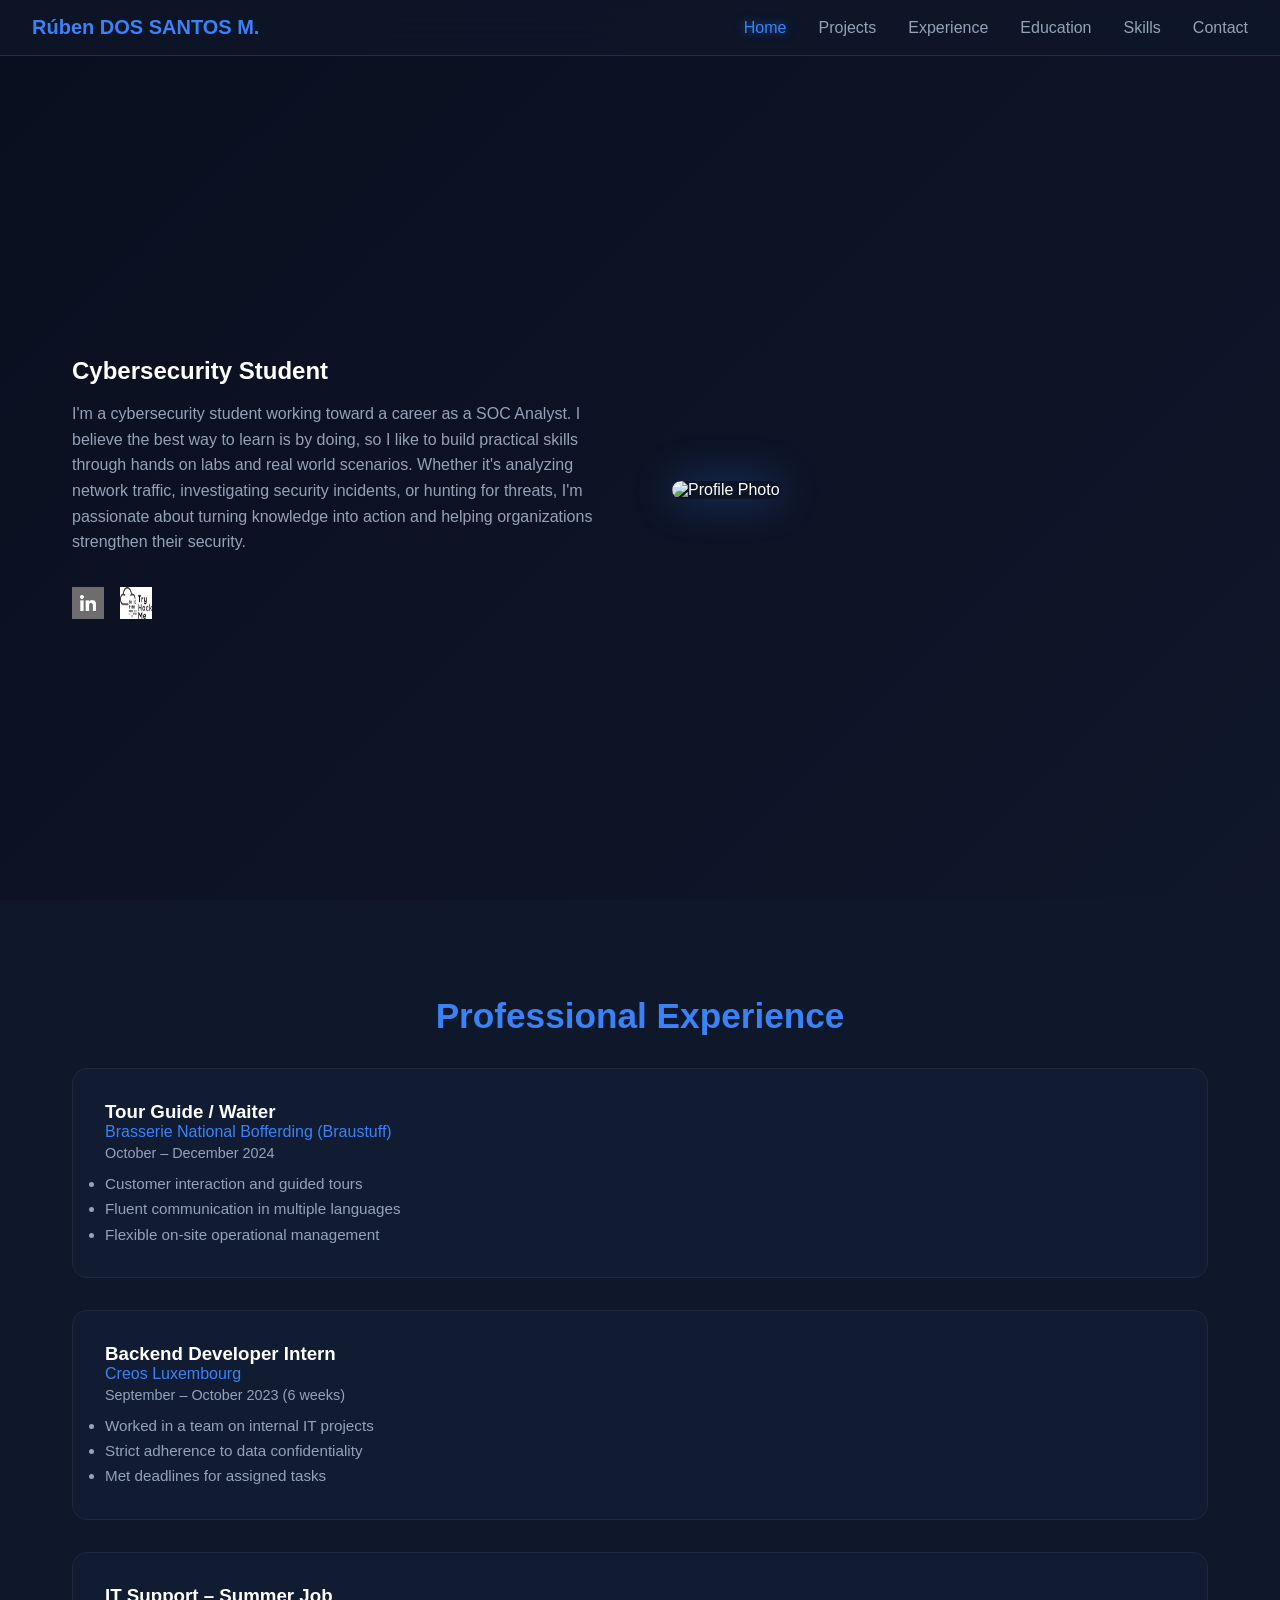
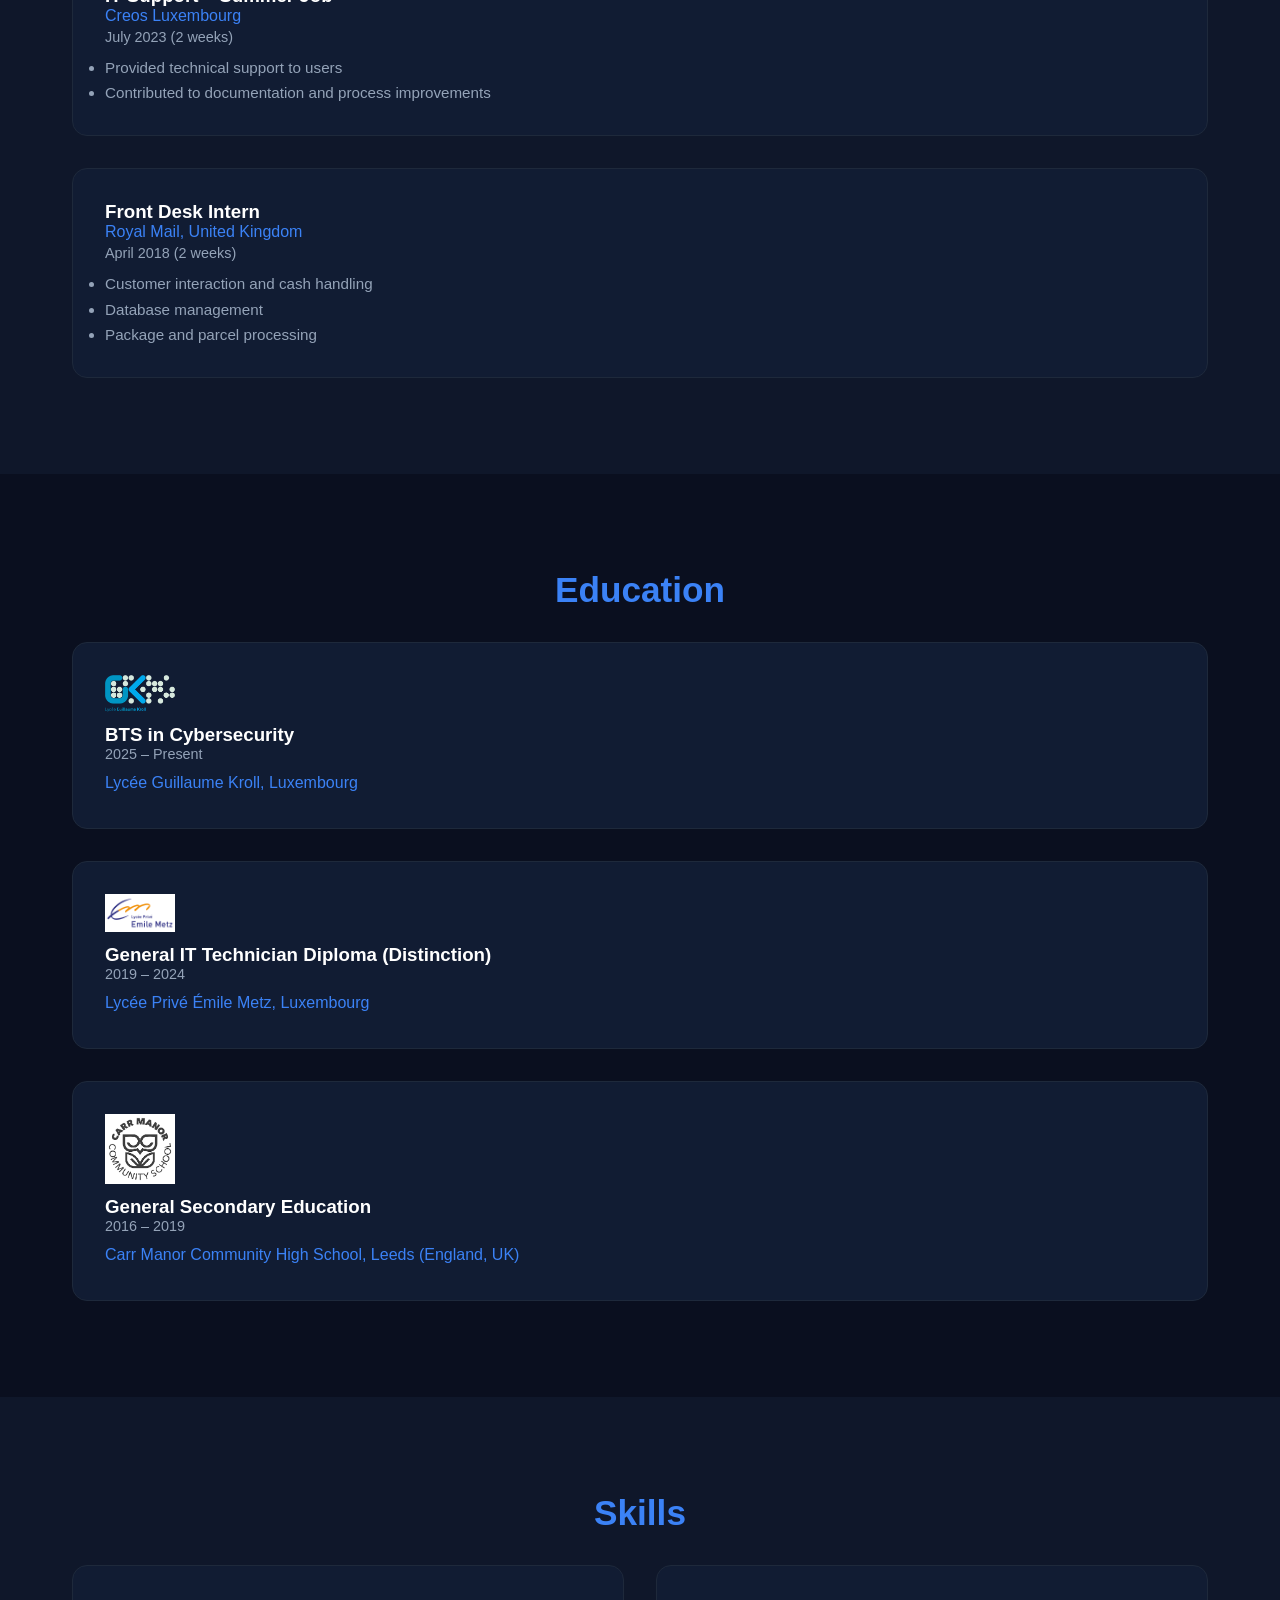
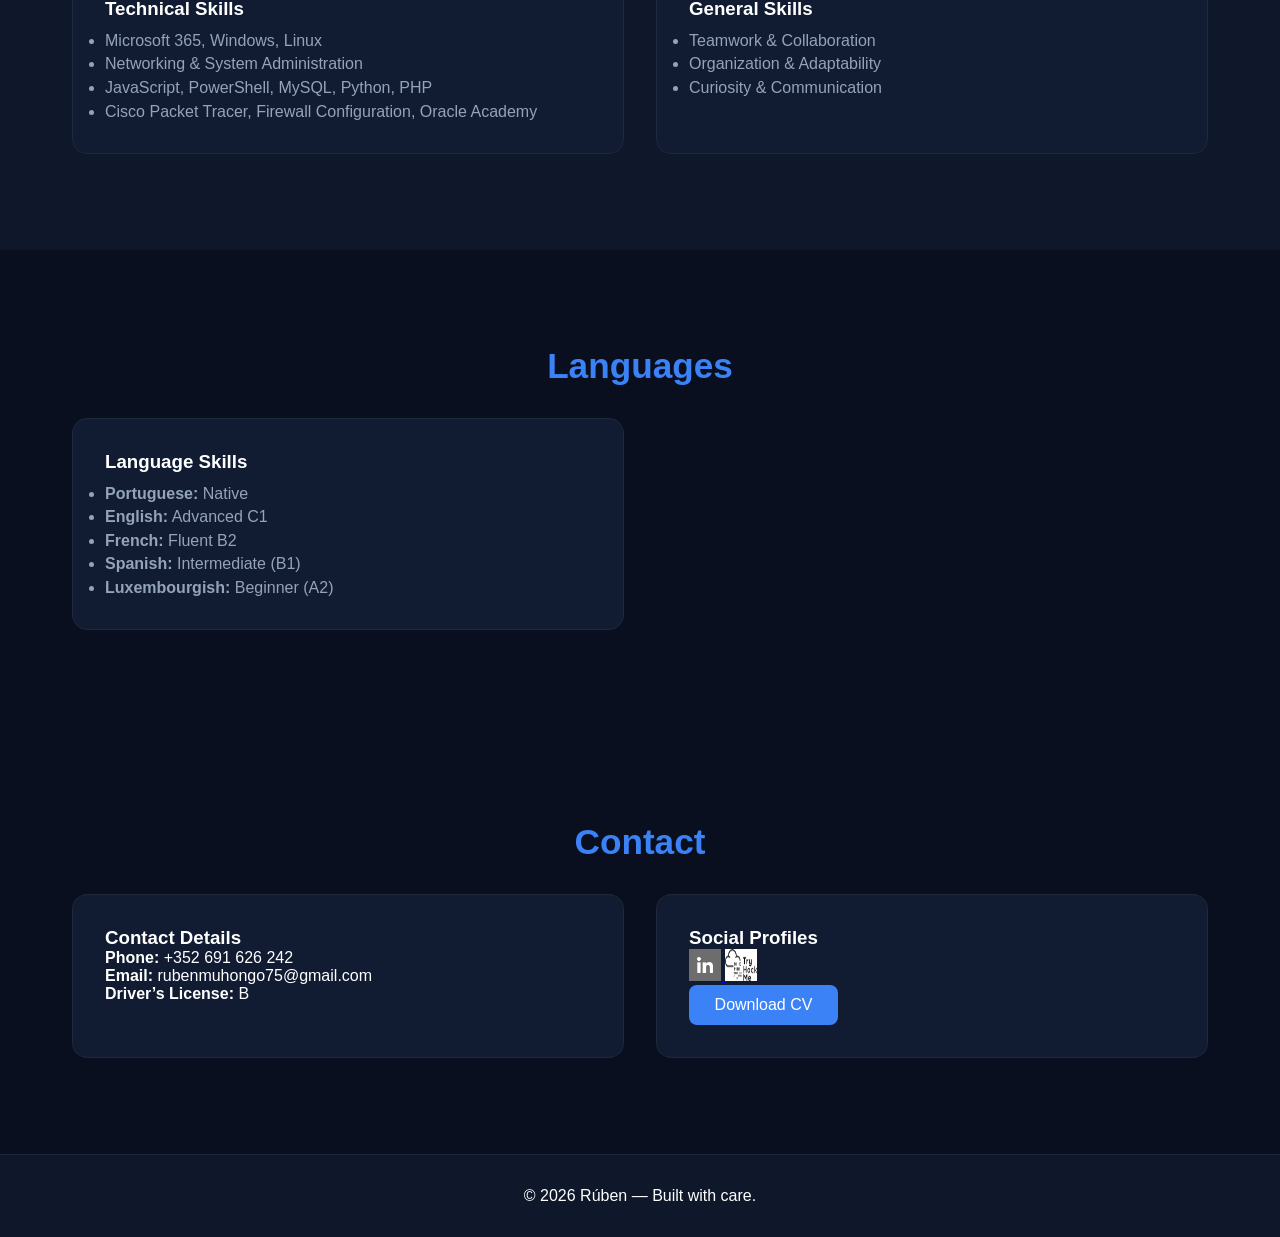
==== commit fe18d547: "Update index.html" ====
--- a/index.html
+++ b/index.html
@@ -21,9 +21,9 @@
 
             <ul class="nav-menu">
                 <li><a href="#top" class="active">Home</a></li>
+                <li><a href="projects.html">Projects</a></li>
                 <li><a href="#experience">Experience</a></li>
                 <li><a href="#education">Education</a></li>
-                <li><a href="projects.html">Projects</a></li>
                 <li><a href="#skills">Skills</a></li>
                 <li><a href="#contact">Contact</a></li>
             </ul>
@@ -232,7 +232,7 @@
                         <a href="https://www.linkedin.com/in/ruben-dos-santos-muhongo-2b7385323/">
                             <img src="./linkedin.png" class="social-logo" alt="LinkedIn" />
                         </a>
-                        <a href="https://tryhackme.com/p/rubenmuhongo75"/>
+                        <a href="https://tryhackme.com/p/rubenmuhongo75">
                             <img src="./tryHackMe.png" class="social-logo" alt="TryHackMe" />
                               <div style="margin-top: 0rem; display: flex; gap: 0rem;">
                         <a href="cvFR2026.pdf" target="_blank" class="btn">Download CV</a>
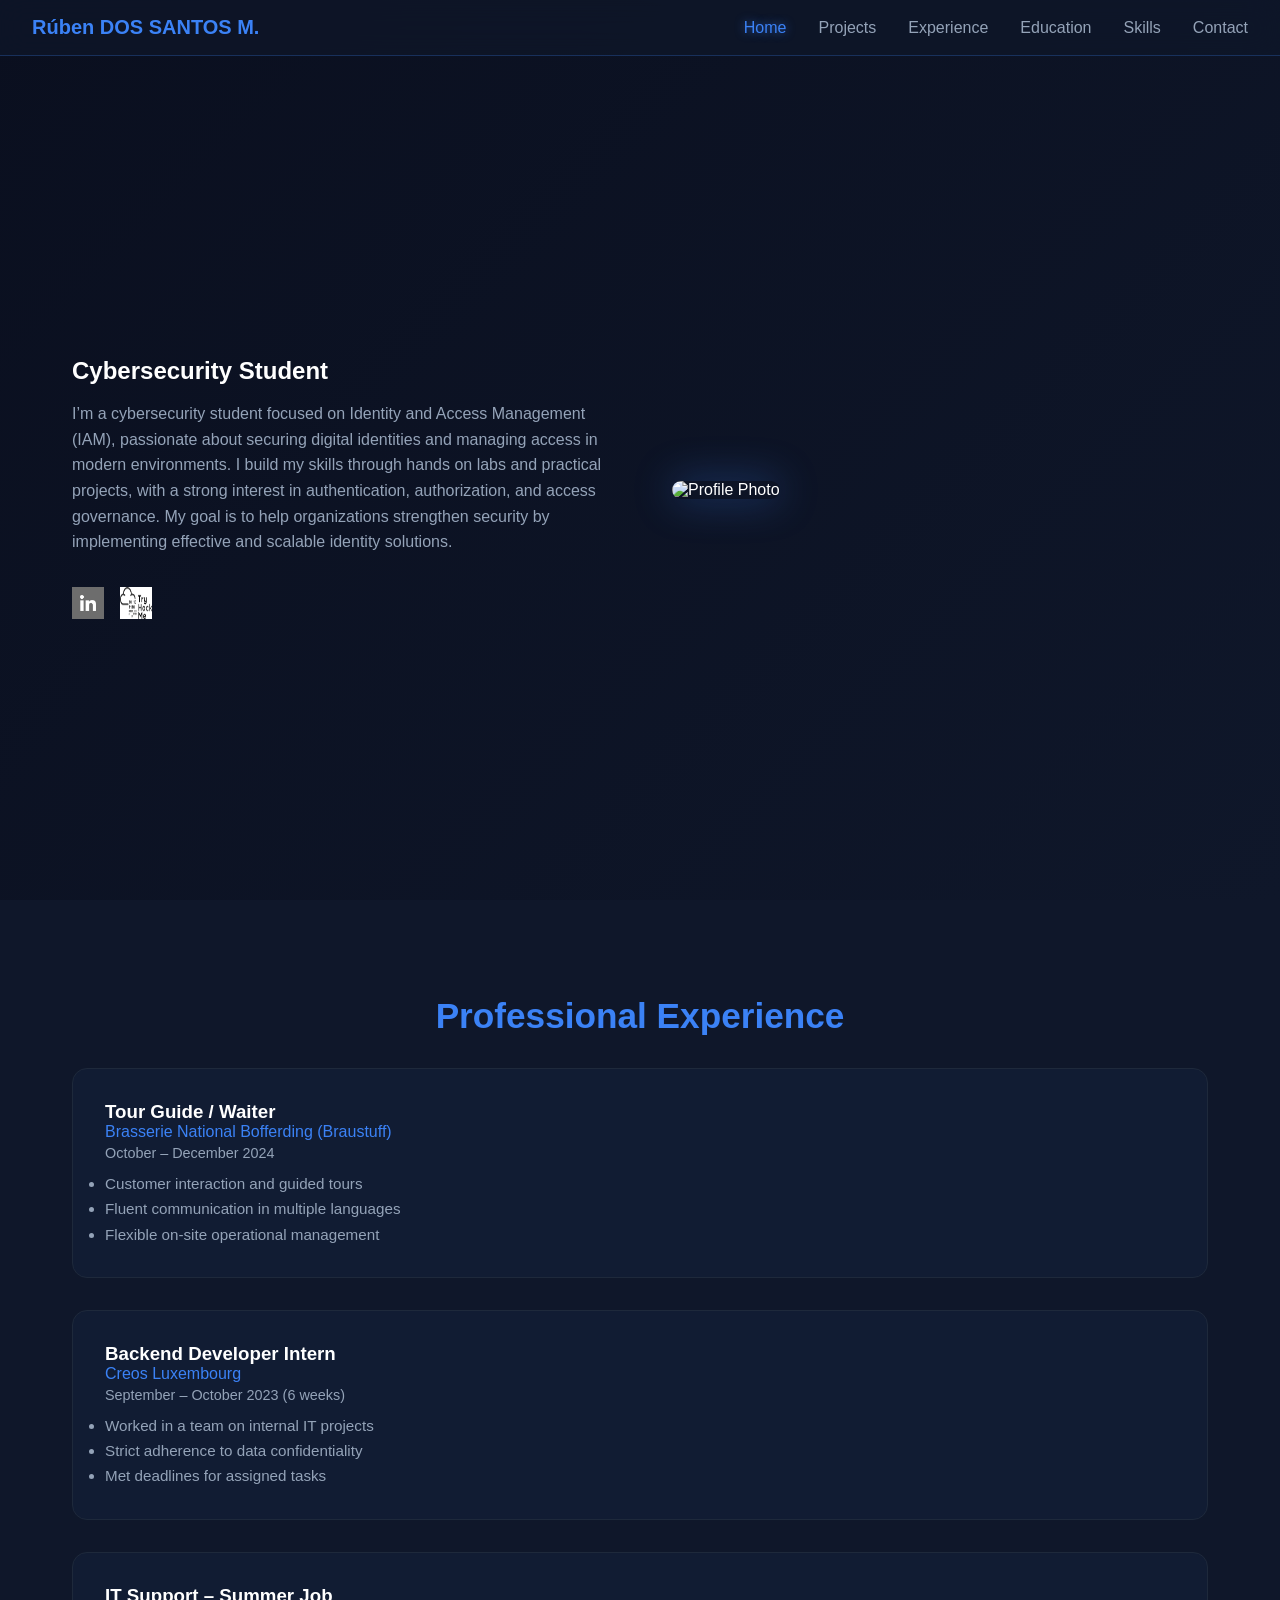
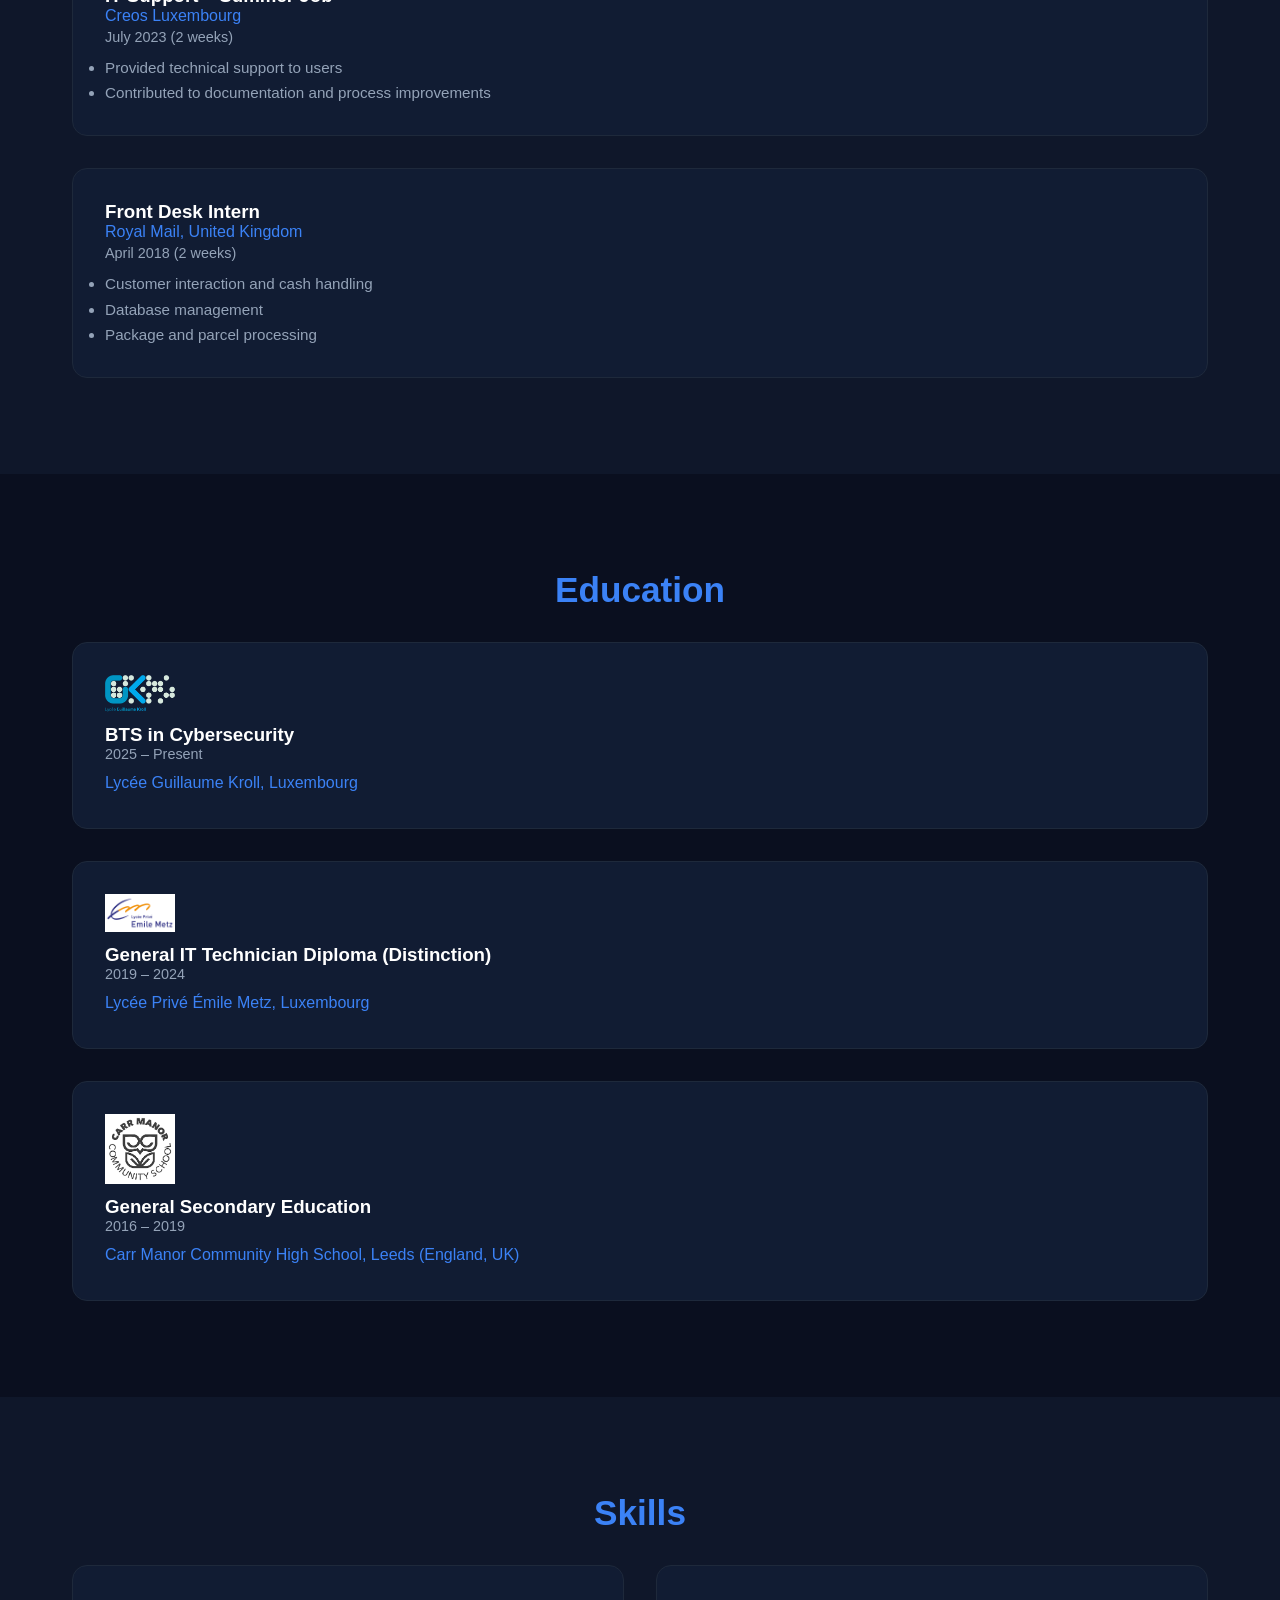
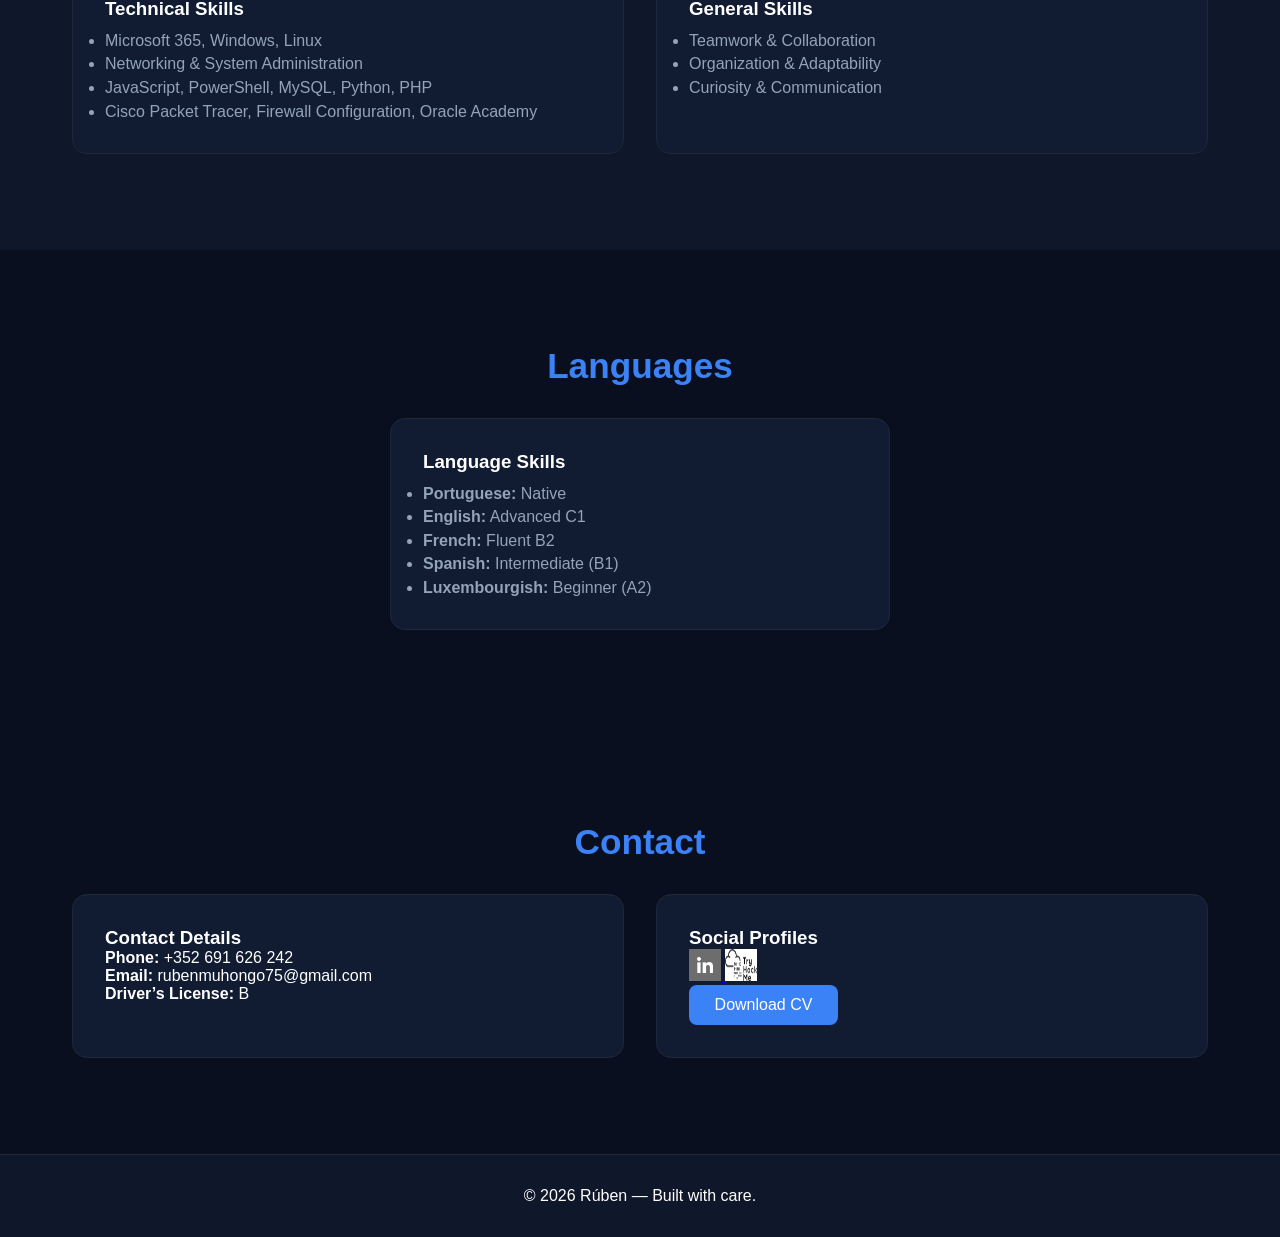
==== commit 69d34791: "Update index.html" ====
--- a/index.html
+++ b/index.html
@@ -37,11 +37,10 @@
                 <div class="hero-text">
                     <h2>Cybersecurity Student</h2>
                     <p class="hero-description">
-                        I'm a cybersecurity student working toward a career as a SOC Analyst.
-                        I believe the best way to learn is by doing, so I like to build practical skills
-                        through hands on labs and real world scenarios. Whether it's analyzing network traffic,
-                        investigating security incidents, or hunting for threats, I'm passionate about turning 
-                        knowledge into action and helping organizations strengthen their security.
+                        I’m a cybersecurity student focused on Identity and Access Management (IAM), passionate about securing digital identities and managing access in modern environments.
+                        I build my skills through hands on labs and practical projects, with a strong interest in authentication, authorization, and access governance. My goal is to help organizations
+                        strengthen security by implementing effective and scalable identity solutions.
+
                     </p>
 
              
--- a/styles.css
+++ b/styles.css
@@ -1,4 +1,4 @@
-    /* RESET */
+/* RESET */
 * {
     margin: 0;
     padding: 0;
@@ -297,3 +297,186 @@
         grid-template-columns: 1fr;
     }
 }
+
+/* ============================= */
+/* PROJECTS PAGE ONLY */
+/* ============================= */
+
+.project-page {
+    padding-top: 80px; /* offset fixed navbar */
+}
+
+/* Page title */
+.project-page h1 {
+    color: var(--accent-color);
+    font-size: 2.4rem;
+    margin-bottom: 0.5rem;
+}
+
+.project-page p {
+    color: var(--text-secondary);
+    line-height: 1.6;
+}
+
+/* Projects grid */
+.project-page .projects-grid {
+    display: grid;
+    grid-template-columns: repeat(auto-fit, minmax(320px, 1fr));
+    gap: 2rem;
+}
+
+/* Project card */
+.project-page .project-card {
+    background: var(--card-bg);
+    border: 1px solid var(--border-color);
+    border-radius: 15px;
+    padding: 2rem;
+    transition: 0.3s;
+}
+
+.project-page .project-card:hover {
+    transform: translateY(-6px);
+    box-shadow: 0 0 40px rgba(59,130,246,0.3);
+}
+
+/* Project images */
+.project-page .project-images {
+    display: grid;
+    grid-template-columns: 1fr 1fr;
+    gap: 1rem;
+    margin: 1rem 0;
+}
+
+.project-page .project-images img {
+    width: 100%;
+    border-radius: 10px;
+    border: 1px solid var(--border-color);
+}
+
+/* Tags reuse */
+.project-page .tags {
+    display: flex;
+    flex-wrap: wrap;
+    gap: 0.5rem;
+}
+
+/* Mobile */
+@media (max-width: 768px) {
+    .project-page .project-images {
+        grid-template-columns: 1fr;
+    }
+}
+/* ============================= */
+/* PROJECT DESCRIPTION STRUCTURE */
+/* ============================= */
+
+/* Individual description blocks */
+.project-page .project-section {
+    margin-top: 1.5rem;
+}
+
+/* Section titles (Overview, What it does, etc.) */
+.project-page .project-section h4 {
+    font-size: 0.9rem;
+    letter-spacing: 0.04em;
+    text-transform: uppercase;
+    color: var(--accent-color);
+    margin-bottom: 0.4rem;
+}
+
+/* Paragraph text */
+.project-page .project-section p {
+    color: var(--text-secondary);
+    line-height: 1.6;
+    max-width: 700px;
+}
+
+/* Lists */
+.project-page .project-section ul {
+    margin-top: 0.3rem;
+    padding-left: 1.2rem;
+    display: flex;
+    flex-direction: column;
+    gap: 0.35rem;
+}
+
+/* List items */
+.project-page .project-section li {
+    color: var(--text-secondary);
+    font-size: 0.95rem;
+    line-height: 1.4;
+}
+
+/* Optional: subtle divider between sections */
+.project-page .project-section:not(:last-child) {
+    padding-bottom: 1.2rem;
+    border-bottom: 1px solid rgba(30, 41, 59, 0.6);
+}
+
+/* ============================= */
+/* CENTER LANGUAGES CARD */
+/* ============================= */
+
+#languages .skills-grid {
+    display: flex;
+    justify-content: center;
+}
+
+#languages .skill-card {
+    max-width: 500px; /* keeps it readable */
+    width: 100%;
+}
+
+/* ============================= */
+/* PROJECT PAGE HEADER CONTAINER */
+/* ============================= */
+/* ============================= */
+/* PROJECT PAGE HEADER FIX */
+/* ============================= */
+
+.project-header {
+    padding: 2.5rem 0; /* REAL height reduction */
+}
+
+.project-header-container {
+    max-width: 720px; /* readable & visibly smaller */
+}
+
+.project-header h1 {
+    margin-bottom: 0.5rem;
+}
+
+.project-header p {
+    max-width: 650px;
+    line-height: 1.6;
+}
+
+/* Optional: fine-tune spacing */
+.project-header h1 {
+    margin-bottom: 0.6rem;
+}
+
+.project-header p {
+    line-height: 1.6;
+}
+.project-header {
+    padding: 3.5rem 0; /* was 6rem via .section */
+}
+
+
+
+.project-page .project-images {
+    display: grid;
+    grid-template-columns: 1fr 1fr;
+    gap: 1.5rem;
+    margin: 1.5rem 0;
+}
+
+.project-page .project-images img {
+    width: 100%;
+    min-height: 220px; /* makes them visually larger */
+    object-fit: cover;
+    border-radius: 10px;
+    border: 1px solid var(--border-color);
+    cursor: pointer;
+}
